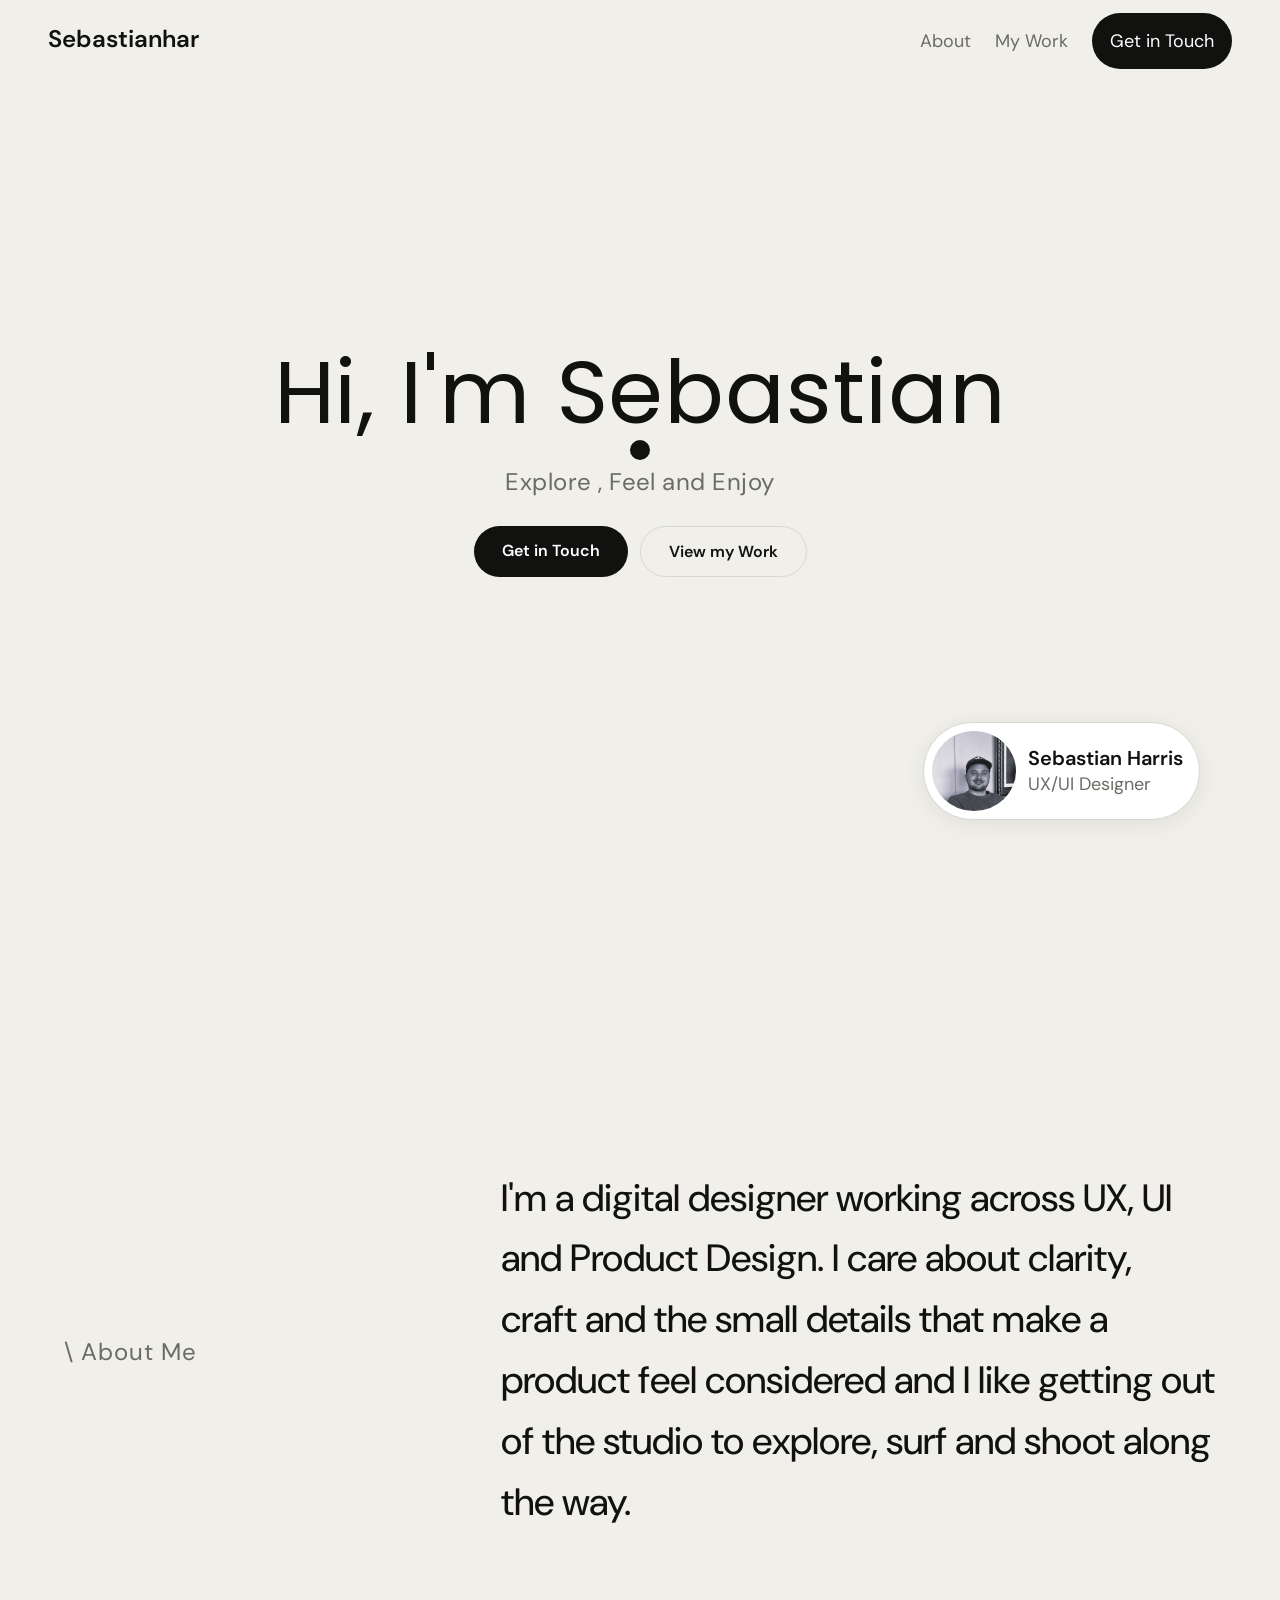
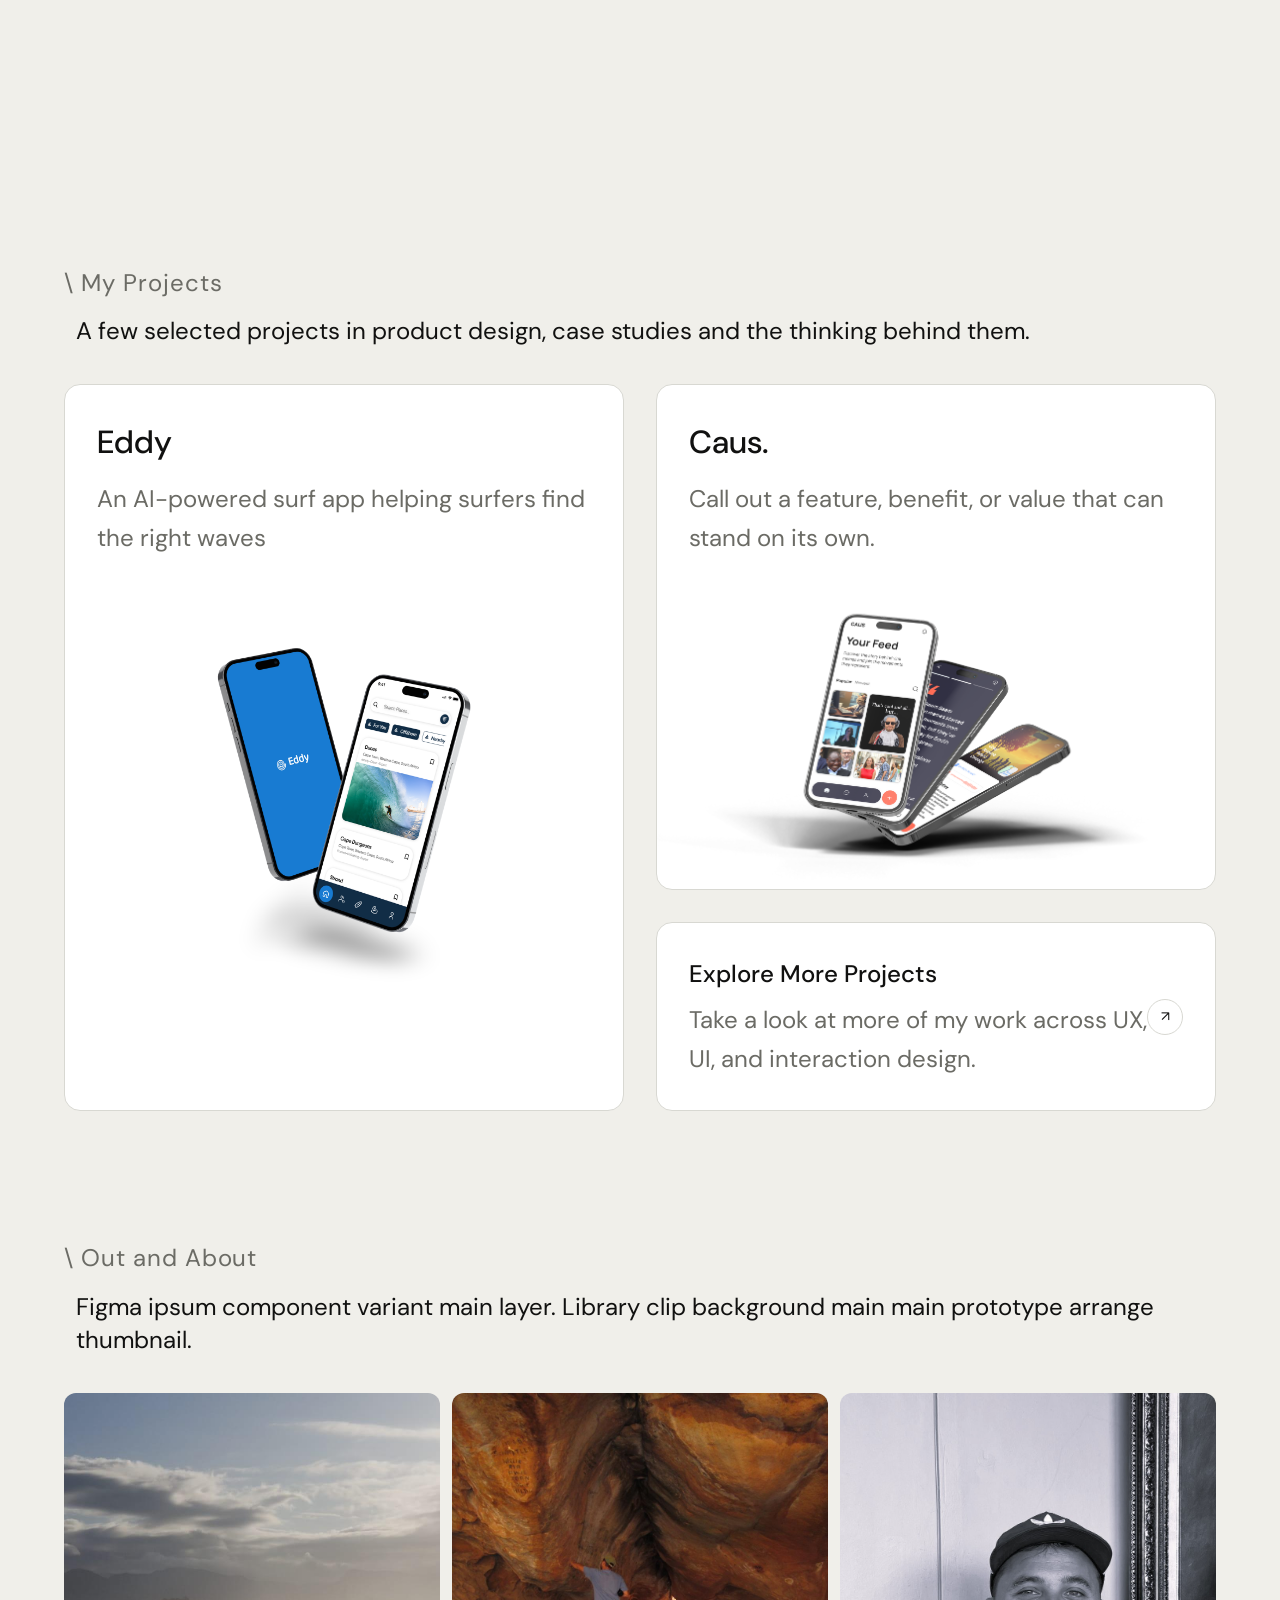
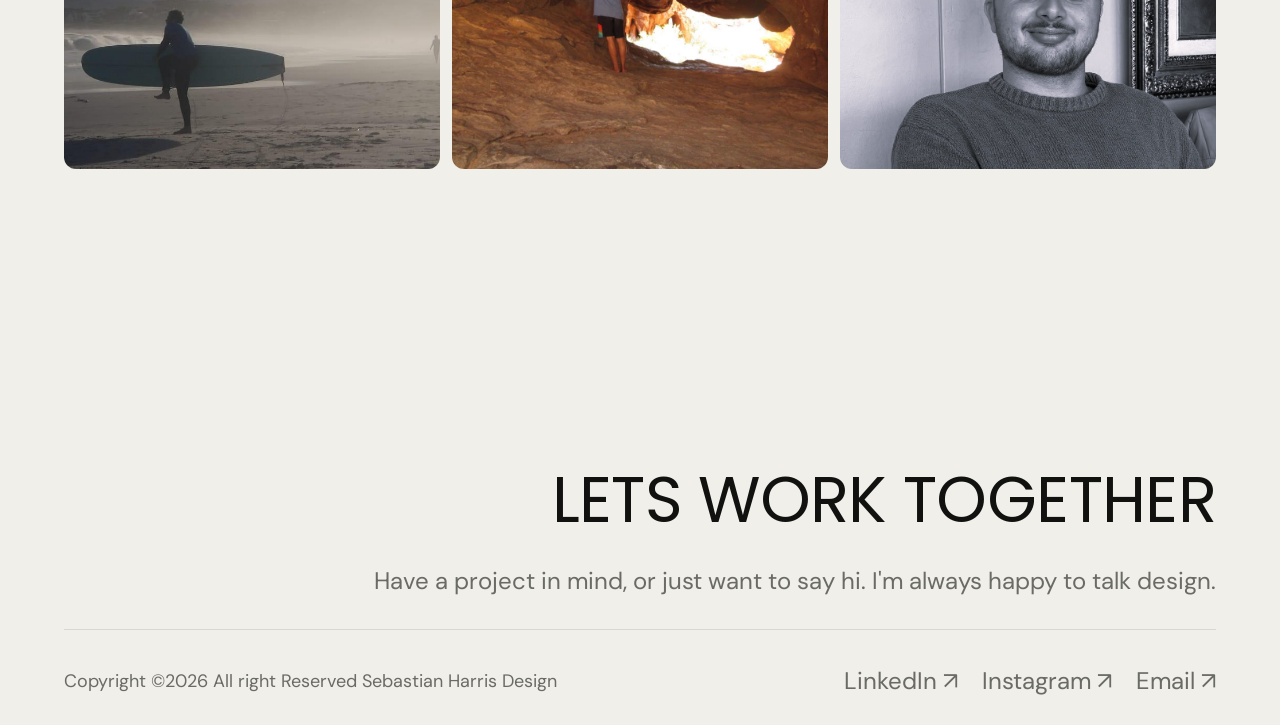
==== index.html @ 30c023b6 "Implement mobile navigation toggle and enhance styles for better responsiveness" ====
<!DOCTYPE html>
<html lang="en">
<head>
    <meta charset="UTF-8">
    <meta name="viewport" content="width=device-width, initial-scale=1.0">
    <title>Sebastian Harris Design</title>
    <meta name="description" content="Sebastian Harris is a digital designer working across UX, UI and brand. He cares about clarity, craft and the small details that make a product feel considered.">
    <meta property="og:title" content="Sebastian Harris Design">
    
    <link rel="stylesheet" href="css/style.css">
    <link rel="icon" type="image/x-icon" href="/assets/favicon/favicon.png">

</head>
<body>

<!-- Navigation-->
<nav>
    <a href="#" class="logo">Sebastianhar</a>
    <button class="nav-toggle" type="button" aria-expanded="false" aria-controls="nav-links" aria-label="Open menu">
        <span class="nav-toggle-bar"></span>
        <span class="nav-toggle-bar"></span>
    </button>
    <ul class="nav-links" id="nav-links">
        <li><a href="#about">About</a></li>
        <li><a href="/projects/showcase.html">My Work</a></li>
        <li><a href="#contact" class="btn-nav">Get in Touch</a></li>
    </ul>
</nav>
<main>
<!-- Hero Section-->
<section class="hero" id="hero">

<h1>Hi, I'm Sebastian</h1>
<p class="hero-tagline"> Explore , Feel and Enjoy</p>

<div class="hero-buttons">
    <a href="#contact" class="btn-primary">Get in Touch</a>
    <a href="#mywork" class="btn-outline">View my Work</a>
</div>

<!--My card Floating bottom right-->
<div class="hero-card">
    <img src="/assets/images/PhotoOfMe.jpg" alt="Profile" class="hero-card-avatar">
    <div class="hero-card-text">
        <span class="hero-card-name">Sebastian Harris</span>
        <span class="hero-card-role">UX/UI Designer</span>
    </div>
</div>
</section>

<!--About Section-->
<section class="about" id="about">

<div class="about-left">
        <p class="section-label">About Me</p>
</div>
    <div class="about-right">
        <p class="about-body">
        I'm a digital designer working across UX, UI and Product Design.
        I care about clarity, craft and the small details that make a product
        feel considered and I like getting out of the studio to explore,
        surf and shoot along the way.
                </p>
        </div>
    </section>

<!--MyProjects Section-->
<section class="mywork" id="mywork">
    <p class="section-label">My Projects</p>
    <p class="project-tagline">A few selected projects in product design, case studies and the thinking behind them.</p>
        <div class="project-grid">

<!-- LEFT — Big Clickable Card -->
    <a href="/projects/projects_school/eddy/index.html" class="project-card-large" data-cursor-label="Eddy Project">
        <div class="project-card-body">
            <h3 class="project-title">Eddy</h3>
            <p class="project-description">An AI-powered surf app helping surfers find the right waves</p>
        </div>
            <img src="projects/projects_school/eddy/images/Eddy two phones.png" alt="Eddy Project" class="project-img">
        </a>
    <div class="project-grid-right">
<!-- Right Top — Clickable Card -->
    <a href="/projects/projects_school/caus/index.html" class="project-card-small" data-cursor-label="Caus Project">
        <div class="project-card-body">
            <h3 class="project-title">Caus.</h3>
            <p class="project-description">Call out a feature, benefit, or value that can stand on its own.</p>
        </div>
        <img src="projects/projects_school/caus/images/phone_screen_mockup.png" alt="Caus Project" class="project-img">
    </a>

<!-- Right Bottom — See More Card -->
    <a href="/projects/showcase.html" class="project-card-seemore" data-cursor-label="See more">
        <div class="seemore-text">
            <p class="seemore-title">Explore More Projects</p>
            <p class="seemore-desc">Take a look at more of my work across UX, UI, and interaction design.</p>
        </div>
                <span class="seemore-btn">↗</span>
            </a>
        </div><!-- end project-grid-right -->
    </div><!-- end project-grid -->
</section>

<!--Hobbies Section-->
<section class ="hobbies-section" id="hobbies">
<p class="section-label">Out and About</p>
    <p class="project-tagline">Figma ipsum component variant main layer. Library clip
    background main main prototype arrange thumbnail.
    </p>
<!-- Photo Grid -->
    <div class="hobbies-grid">

        <div class="hobbies-items">
        <img src="/assets/images/longboarding.jpeg" alt="Photo 1" data-cursor-label="Love to longboarding">
    </div>

    <div class="hobbies-items">
            <img src="/assets/images/CaveExploring.jpeg" alt="Photo 2" data-cursor-label="Cave exploring">
        </div>

    <div class="hobbies-items">
            <img src="/assets/images/PhotoOfMe.jpg" alt="Photo 3" data-cursor-label="Photo of me">
        </div>
    </div>
</section>
</main>
<!--Footer Section-->
<footer>
<div class="footer-top" id = "contact">
    <h2 class="footer-heading">LETS WORK TOGETHER</h2>
    <p class="footer-body">Have a project in mind, or just want to say hi. I'm always happy to talk design.</p>
</div>

<div class="footer-bottom">
    <p class="footer-copy">Copyright ©2026 All right Reserved Sebastian Harris Design</p>
        <ul class="footer-links">
            <li><a href="https://www.linkedin.com/in/sebastian-harris-9599502b4/" target="_blank" rel="noopener noreferrer">LinkedIn ↗</a></li>
            <li><a href="#" target="_blank" rel="noopener noreferrer">Instagram ↗</a></li>
            <li><a href="mailto:sebastianhar85@gmail.com">Email ↗</a></li>
        </ul>
        </div>
    </footer>

    <script src="/components/nav.js" defer></script>
    <script src="/components/scripts/cursor-trail.js">defer</script>
</body>
</html>
---- css/style.css ----
@import url('https://fonts.googleapis.com/css2?family=Instrument+Serif:ital@0;1&family=DM+Sans:wght@300;400;500&family=Poppins:wght@300;400;500;600&display=swap');

/*Removes default Browser spacing */
*, *::before, *::after {
box-sizing: border-box;
margin: 0;
padding: 0;
}

/*  DESIGN TOKENS
    Every colour, radius, shadow, motion, spacing
    step, and font size used across the site lives
    here. Reference var(--token).*/
:root {
/* Colours */
    --bg:       #f0efea;
    --bg-nav:   rgba(240 ,239, 234, 0.85); /* --bg at the nav's blur opacity */
    --bg-hover: #e5e4df;                   /* --bg at the nav's hover opacity */
    --white:    #ffffff;
    --black:    #111110;
    --gray:     #6b6b65;
    --border:   #d8d8d2;
    --blue:     #4BA4F2;
    --green:    #70D263;

/* Type families */
    --font-body:    'DM Sans', sans-serif;
    --font-heading: 'Instrument Serif', Georgia, serif;
    --font-poppins: 'Poppins', sans-serif;

/* Type scale*/
    --fs-display-xl: clamp(48px, 8vw, 88px); /* hero h1 */
    --fs-display-l:  clamp(48px, 8vw, 80px); /* project name */
    --fs-display-m:  clamp(32px, 5vw, 64px); /* footer heading */
    --fs-heading:    24px;                   /* card titles, content headings */
    --fs-body-lg:    18px;                   /* standard paragraph copy */
    --fs-body:       16px;                   /* buttons, nav links */
    --fs-caption:    14px;                   /* section labels, meta, footer copy */

/* line Height */
    --lh-tight: 1.05; /* big display headings */
    --lh-heading: 1.4; /* card titles, content headings */
    --lh-body:  1.6;  /* paragraph copy */

/* spacing scale */
    --space-8:  8px;
    --space-12: 12px;
    --space-16: 16px;
    --space-24: 24px;
    --space-32: 32px;
    --space-48: 48px;
    --space-64: 64px;
    --space-80: 80px;

/* Radius scale */
    --r-pill:    100px; /* buttons, nav pill, floating hero card, tags */
    --r-card:    16px;  /* cards, hero images */
    --r-tile:    12px;  /* photo tiles, placeholder blocks */
    --r-tile-lg: 20px;  /* larger stat cards */
    --r-round:   50%;   /* avatars, circular icon buttons */

/* Elevation */
    --shadow-rest: 0 4px 24px rgba(0, 0, 0, 0.07);
    --shadow-lift: 0 16px 48px rgba(0, 0, 0, 0.1);

/* Motion */
    --t-color: 0.2s;
    --t-lift:  0.3s ease;
    --t-zoom:  0.4s ease;
}

html {
    scroll-behavior: smooth;
}
/* body */
body{
    font-family: var(--font-body);
    background-color: var(--bg);
    color: var(--black);
    font-size: 24px;
    line-height: var(--lh-body); 
    cursor:none;
}
/* Custom Cursor */
.cursor-dot{
    position: fixed;
    top: 0;
    left: 0;
    border-radius: 50%;
    background: var(--black);
    pointer-events: none;
    transform: translate(-50%, -50%);
    will-change: transform;
}

#cursor-trail-canvas {
    position: fixed;
    top: 0;
    left: 0;
    width: 100vw;
    height: 100vh;
    pointer-events: none;
    z-index: 997;
}
.cursor-dot {
    width: 20px;
    height: 20px;
    z-index: 999;
    display: flex;
    align-items: center;
    justify-content: center;
    transition: width 0.3s cubic-bezier(.16,1,.3,1),
                height 0.3s cubic-bezier(.16,1,.3,1),
                border-radius 0.3s ease,
                background-color 0.3s ease;
}
.cursor-dot span {
    opacity: 0;
    color: #fff;
    font-size: 18px;
    font-weight: 500;
    white-space: nowrap;
    transition: opacity 0.2s ease 0.05s;
}
.cursor-dot.is-hovering span {
    opacity: 1;
}
/* Navigation */
nav{
    position: fixed;
    top: 0;
    left: 0;
    right: 0;
    z-index: 100;
    display: flex;
    align-items: center;
    justify-content: space-between;
    padding: 20px 48px;
    background-color: var(--bg-nav);
    backdrop-filter: blur(12px);
}
/* Navigation Styling  */
.logo{
    font-size: 24px;
    font-weight: 600;
    color: var(--black);
    text-decoration: none;
}
.nav-links{
    list-style: none;
    display: flex;
    align-items: center;
    gap: var(--space-24);
}
.nav-links a {
    font-size: var(--fs-body-lg);
    color: var(--gray);
    text-decoration: none;
    transition: color 0.2s;
}
.nav-links a:hover {
    color: var(--black);
}
.btn-nav{
    background: var(--black);
    color: var(--white) !important;
    padding: 16px 18px;
    border-radius: var(--r-pill);
    font-size: var(--fs-body);
    transition: opacity var(--t-color);
}
.btn-nav:hover{
    opacity: 0.75;
}
/* Mobile menu toggle — hidden until the mobile breakpoint */
.nav-toggle {
    display: none;
}

/* Hero Section Styling */
.hero {
    min-height: 100vh;
    display: flex;
    flex-direction: column;
    align-items: center;
    justify-content: center;
    text-align: center;
    padding: var(--space-64);
    position: relative;
}
/* Main Heading */
.hero h1{
    font-family: var(--font-poppins);
    font-size: var(--fs-display-xl);
    font-weight: 400;
    line-height: var(--lh-tight);
    letter-spacing: 0.01em;
    margin: var(--space-24);
}
.hero-tagline{
    font-size: 24px;
    color: var(--gray);
    letter-spacing: 0.02em;
    margin-bottom: var(--space-24);
}
.hero-buttons{
    display:flex;
    gap: var(--space-12);
}

/* Button Styling */
.btn-primary{
    background-color: var(--black);
    color: var(--white);
    padding: 12px 28px;
    border-radius: var(--r-pill);

    font-size: var(--fs-body);
    font-weight: 600;
    text-decoration: none;
    transition: opacity var(--t-color);
}
.btn-primary:hover{
    opacity: 0.75;
}
.btn-outline{
    background-color: transparent;
    color: var(--black);
    padding: 12px 28px;
    border-radius: var(--r-pill);
    border: 1px solid var(--border);
    font-size: var(--fs-body);
    font-weight: 600;
    text-decoration: none;
    transition: opacity var(--t-color);
}
.btn-outline.btn--centre{
    display: block;
    width: fit-content;
    margin: 24px auto 0;
    
}
.btn-outline:hover {
    background-color: #e5e4df;
}
/* Tags Styling */
.tag {
    display: inline-block;
    background: var(--gray);
    color: var(--white);
    padding: 8px 12px;
    border-radius: 12px;
    font-size: var(--fs-heading);
}

/* Hero Card Styling */
.hero-card {
    position: absolute;
    right: var(--space-80);
    bottom: var(--space-80);
    display: flex;
    align-items: center;
    gap : var(--space-12);
    background : var(--white);
    border :1px solid var(--border);
    border-radius: var(--r-pill);
    padding: var(--space-8) var(--space-16) var(--space-8) var(--space-8);
    box-shadow: 0 4px 24px rgba(0, 0, 0, 0.07);
    z-index: 3;
}
.hero-card-avatar{
    height: var(--space-80);
    border-radius:50%;
    object-fit: cover;
    flex-shrink: 0;
}
.hero-card-text{
    display: flex;
    flex-direction: column;
    text-align: left;
    line-height: var(--lh-heading);
}
.hero-card-name{
    font-size: 20px;
    font-weight: 600;
    color: var(--black);
}
.hero-card-role{
    font-size: 18px;
    color: var(--gray);
}

/* About Section */
.about {
    display: grid;
    grid-template-columns: 1fr 2fr;
    gap: var(--space-80);
    padding: var(--space-64);
    align-items: center;
    max-width: 1440px;
    min-height: 100vh;
    margin:0 auto;
}
.about-left {
    padding-top: 4px;
}
.about-body {
    color: var(--black);
    line-height: var(--lh-body);
    font-weight: 450;
    font-size: 38px;
}

/* Project Section */
.mywork {
    padding: var(--space-64);
    max-width: 1440px;
    margin: 0 auto;
    scroll-margin-top: 2rem;
}
.section-label{
    color: var(--gray);
    letter-spacing: 0.04em;
}
/* Adds the \ before the text */
.section-label::before {
    content: '\\ ';
}
.project-tagline {
    color: var(--black);
    margin: 12px;
    margin-bottom: 36px;
    line-height: var(--lh-heading);
}
/* Left + Right two column layout */
.project-grid {
    display: grid;
    grid-template-columns: 1fr 1fr;
    gap: 32px;
}
/* Right column stacks two cards vertically */
.project-grid-right {
    display: flex;
    flex-direction: column;
    gap: 32px;
}

/* SHARED CARD STYLES */
.project-card-large,.project-card-small,.project-card-seemore {
    display: block;           /* makes <a> tag behave like a div */
    text-decoration: none;    
    color: var(--black);      
    background: var(--white);
    border: 1px solid var(--border);
    border-radius: 16px;
    overflow: hidden;
    transition: transform 0.3s ease, box-shadow 0.3s ease;
    cursor: none;
}

/* Hover lift — applies to all three cards */
.project-card-large:hover,.project-card-small:hover,.project-card-seemore:hover {
    transform: translateY(-4px);
    box-shadow: 0 16px 48px rgba(0, 0, 0, 0.1);
}

.project-card-body {
    padding:32px;
}

.project-title {
    font-size: 32px;
    font-weight: 500;
    margin-bottom: 12px;
}

.project-description {
    font-size: 24px;
    color: var(--gray);
    line-height: var(--lh-body);
}

/* Big left card image — taller */
.project-card-large .project-img {
    width: 100%;
    height: auto;
    object-fit: cover;
    display: block;
}

/* Small right card image — shorter */
.project-card-small .project-img {
    width: 100%;
    height: 300px;
    object-fit: cover;
    display: block;
}

/* See More Card */
.project-card-seemore {
    display: flex;
    align-items: center;
    justify-content: space-between;
    padding: 32px;
    overflow: visible; /* overrides the shared overflow: hidden */
}

.seemore-title {
    font-size: 24px;
    font-weight: 500;
    color: var(--black);
    margin-bottom: 8px;
}

.seemore-desc {
    font-size: 24px;
    color: var(--gray);
    line-height: var(--lh-body);
}

.seemore-btn {
    display: flex;
    align-items: center;
    justify-content: center;
    width: 36px;
    height: 36px;
    border: 1px solid var(--border);
    border-radius: 50%;
    color: var(--black);
    font-size: 14px;
    flex-shrink: 0;
    transition: var(--t-color);
}

.project-card-seemore:hover .seemore-btn {
    background: var(--black);
    color: var(--white);
}

/* hobbies section*/
.hobbies-section {
    min-height: 90vh;
    padding: 64px;
    max-width: 1440px;
    margin: 0 auto;
}

.hobbies-grid {
    display: grid;
    grid-template-columns: repeat(3,1fr);
    gap: 12px;
}

.hobbies-items{
    border-radius: 12px;
    overflow: hidden;
    aspect-ratio: 1/1;
}

.hobbies-items img {
    width: 100%;
    height: 100%;
    object-fit: cover;
    display: block;
    transition: transform 0.4s ease;
}
.hobbies-items:hover img {
    transform: scale(1.04);
}

/*footer*/
footer {
    display: flex;
    flex-direction: column; /* stacks top and bottom vertically */
    padding: 64px 64px 24px; 
    gap: 32px;
}

.footer-top{
    text-align: right;
}

.footer-heading{
    font-family: var(--font-poppins);
    font-size:clamp(32px, 5vw, 64px);
    font-weight: 400;
    letter-spacing: -0.01em;
    margin-bottom: 12px;
}

.footer-body{
    font-size: clamp(16px, 2vw, 24px);
    color: var(--gray);
    line-height: var(--lh-heading);
    margin: 0 auto;
}

.footer-bottom {
    display: flex;
    align-items: center;
    justify-content: space-between;
    border-top: 1px solid var(--border);
    padding-top: 32px;
}

.footer-copy {
    font-size: clamp(12px, 2vw, 18px);
    color: var(--gray);
}

.footer-links {
    list-style: none;
    display: flex;
    gap: 24px;
}

.footer-links a {
    font-size: clamp(12px, 2vw, 24px);
    color: var(--gray);
    text-decoration: none;
    transition: color var(--t-color);
}

.footer-links a:hover {
    color: var(--black);
}


/* ==========================================================
   RESPONSIVE — HOME PAGE (index.html) + shared footer
   Desktop  : base styles above (1025px and up)
   Tablet   : 768px – 1024px
   Mobile   : 767px and below
   Nav is intentionally left untouched for now.
   ========================================================== */

/* ---------- TABLET (≤1024px) ---------- */
@media (max-width: 1024px) {
    /* Nav */
    nav {
        padding: var(--space-16) var(--space-32);
    }

    body {
        font-size: 20px;
    }

    /* Hero */
    .hero {
        padding: var(--space-48);
    }
    .hero-tagline {
        font-size: 20px;
    }
    .hero-card {
        right: var(--space-48);
        bottom: var(--space-48);
    }
    .hero-card-avatar {
        height: var(--space-64);
    }
    .hero-card-name {
        font-size: 18px;
    }
    .hero-card-role {
        font-size: var(--fs-body);
    }

    /* About */
    .about {
        grid-template-columns: 1fr;
        gap: var(--space-24);
        padding: var(--space-80) var(--space-48);
        min-height: auto;
    }
    .about-body {
        font-size: 30px;
    }

    /* Projects */
    .mywork {
        padding: var(--space-48);
    }
    .project-tagline {
        margin: var(--space-12) 0 var(--space-32);
    }
    .project-grid,
    .project-grid-right {
        gap: var(--space-24);
    }
    .project-card-body,
    .project-card-seemore {
        padding: var(--space-24);
    }
    .project-title {
        font-size: 28px;
    }
    .project-description,
    .seemore-title,
    .seemore-desc {
        font-size: 18px;
    }
    .project-card-small .project-img {
        height: 220px;
    }

    /* Hobbies */
    .hobbies-section {
        min-height: auto;
        padding: var(--space-48);
    }

    /* Footer (shared) */
    footer {
        padding: var(--space-48) var(--space-48) var(--space-24);
    }
}

/* ---------- MOBILE (≤767px) ---------- */
@media (max-width: 767px) {
    /* Nav — hamburger + dropdown panel */
    nav {
        padding: var(--space-12) var(--space-24);
    }
    .logo {
        font-size: 20px;
    }
    .nav-toggle {
        display: flex;
        flex-direction: column;
        justify-content: center;
        align-items: center;
        gap: 6px;
        width: 44px;           /* minimum touch target */
        height: 44px;
        background: none;
        border: 0;
        border-radius: var(--r-round);
        cursor: pointer;
    }
    .nav-toggle-bar {
        display: block;
        width: 22px;
        height: 2px;
        background: var(--black);
        border-radius: 2px;
        transition: transform var(--t-lift);
    }
    nav.is-open .nav-toggle-bar:first-child {
        transform: translateY(4px) rotate(45deg);
    }
    nav.is-open .nav-toggle-bar:last-child {
        transform: translateY(-4px) rotate(-45deg);
    }
    .nav-links {
        position: absolute;
        top: 100%;
        left: 0;
        right: 0;
        flex-direction: column;
        align-items: stretch;
        gap: 0;
        padding: var(--space-8) var(--space-24) var(--space-24);
        background: var(--bg);
        border-bottom: 1px solid var(--border);
        box-shadow: var(--shadow-rest);
        /* hidden state — visibility also removes links from tab order */
        visibility: hidden;
        opacity: 0;
        transform: translateY(-8px);
        transition: opacity var(--t-color), transform var(--t-color), visibility 0s linear var(--t-color);
    }
    nav.is-open .nav-links {
        visibility: visible;
        opacity: 1;
        transform: none;
        transition: opacity var(--t-color), transform var(--t-color);
    }
    .nav-links a {
        display: block;
        padding: var(--space-12) 0;
        font-size: var(--fs-heading);
        color: var(--black);
    }
    .nav-links li:last-child {
        margin-top: var(--space-16);
    }
    .nav-links .btn-nav {
        text-align: center;
        padding: var(--space-16);
        font-size: var(--fs-body-lg);
    }

    body {
        font-size: 18px;
    }

    /* Hero — card drops into the flow under the buttons */
    .hero {
        min-height: 100svh;
        padding: var(--space-80) var(--space-24) var(--space-48);
    }
    .hero h1 {
        font-size: var(--fs-display-m);
        margin: 0 0 var(--space-16);
    }
    .hero-tagline {
        font-size: var(--fs-body-lg);
    }
    .hero-buttons {
        flex-wrap: wrap;
        justify-content: center;
    }
    .hero-card {
        position: static;
        margin-top: var(--space-48);
    }
    .hero-card-avatar {
        height: var(--space-48);
    }

    /* About */
    .about {
        padding: var(--space-64) var(--space-24);
        gap: var(--space-16);
    }
    .about-body {
        font-size: 24px;
    }

    /* Projects — single column */
    .mywork {
        padding: var(--space-48) var(--space-24);
    }
    .project-grid {
        grid-template-columns: 1fr;
    }
    .project-title {
        font-size: var(--fs-heading);
        margin-bottom: var(--space-8);
    }
    .project-description,
    .seemore-desc {
        font-size: var(--fs-body);
    }
    .seemore-title {
        font-size: var(--fs-body-lg);
    }
    .project-card-small .project-img {
        height: auto;
    }
    .project-card-seemore {
        gap: var(--space-16);
    }

    /* Hobbies — first photo full width, other two side by side */
    .hobbies-section {
        padding: var(--space-48) var(--space-24);
    }
    .hobbies-grid {
        grid-template-columns: repeat(2, 1fr);
        gap: var(--space-8);
    }
    .hobbies-items:first-child {
        grid-column: 1 / -1;
        aspect-ratio: 4 / 3;
    }

    /* Footer (shared) — stack everything */
    footer {
        padding: var(--space-48) var(--space-24) var(--space-24);
        gap: var(--space-24);
    }
    .footer-top {
        text-align: left;
    }
    .footer-bottom {
        flex-direction: column-reverse;
        align-items: flex-start;
        gap: var(--space-16);
        padding-top: var(--space-24);
    }
    .footer-links {
        flex-wrap: wrap;
        gap: var(--space-16);
    }
    .footer-links a {
        font-size: var(--fs-body);
    }
    .footer-copy {
        font-size: var(--fs-caption);
    }
}

/* ---------- SMALL PHONES (≤380px) ---------- */
@media (max-width: 380px) {
    .hero h1 {
        font-size: 36px;
    }
    .hero-tagline {
        font-size: var(--fs-body);
    }
    .btn-primary,
    .btn-outline {
        padding: 12px 20px;
    }
    .about-body {
        font-size: 20px;
    }
    .project-card-body,
    .project-card-seemore {
        padding: var(--space-16);
    }
}

/* Touch devices: no mouse, so bring the normal cursor back */
@media (hover: none) {
    body {
        cursor: auto;
    }
}

/* Respect reduced-motion settings for the menu animation */
@media (prefers-reduced-motion: reduce) {
    .nav-links,
    .nav-toggle-bar {
        transition: none !important;
    }
}
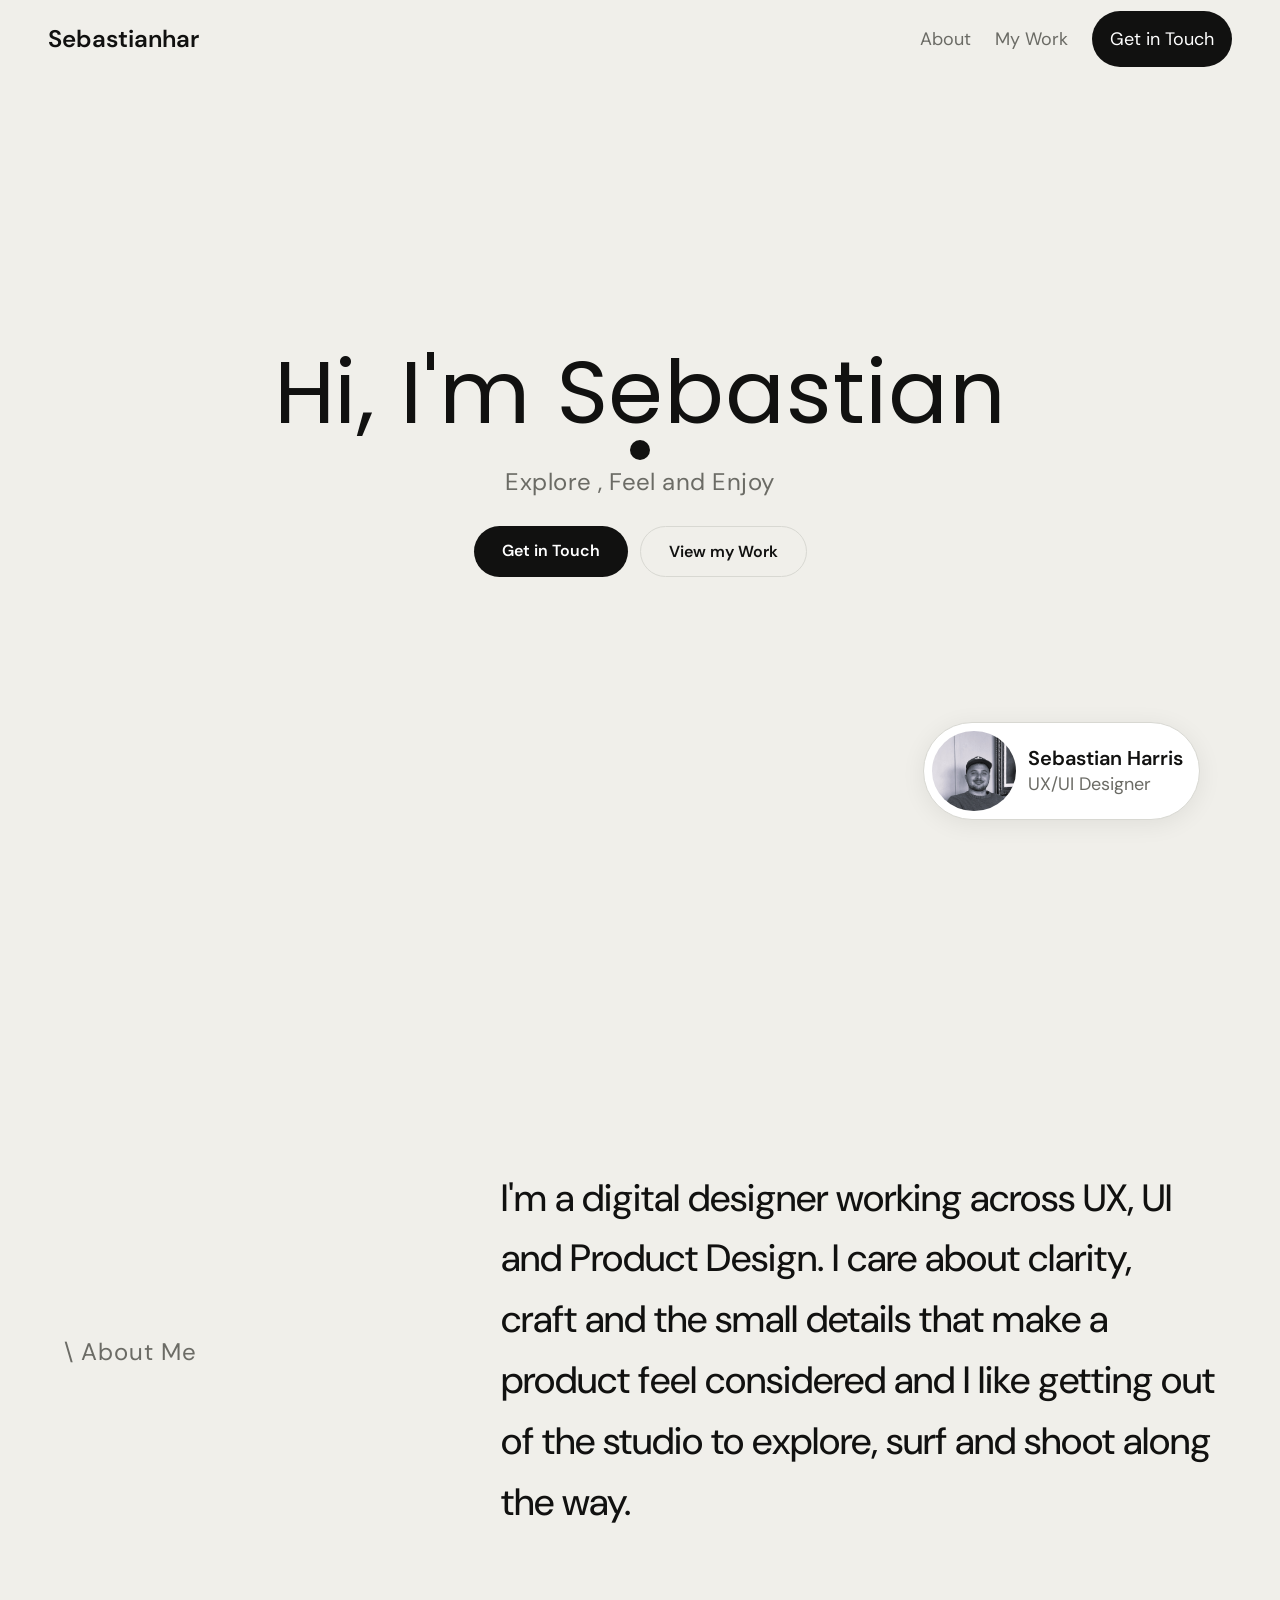
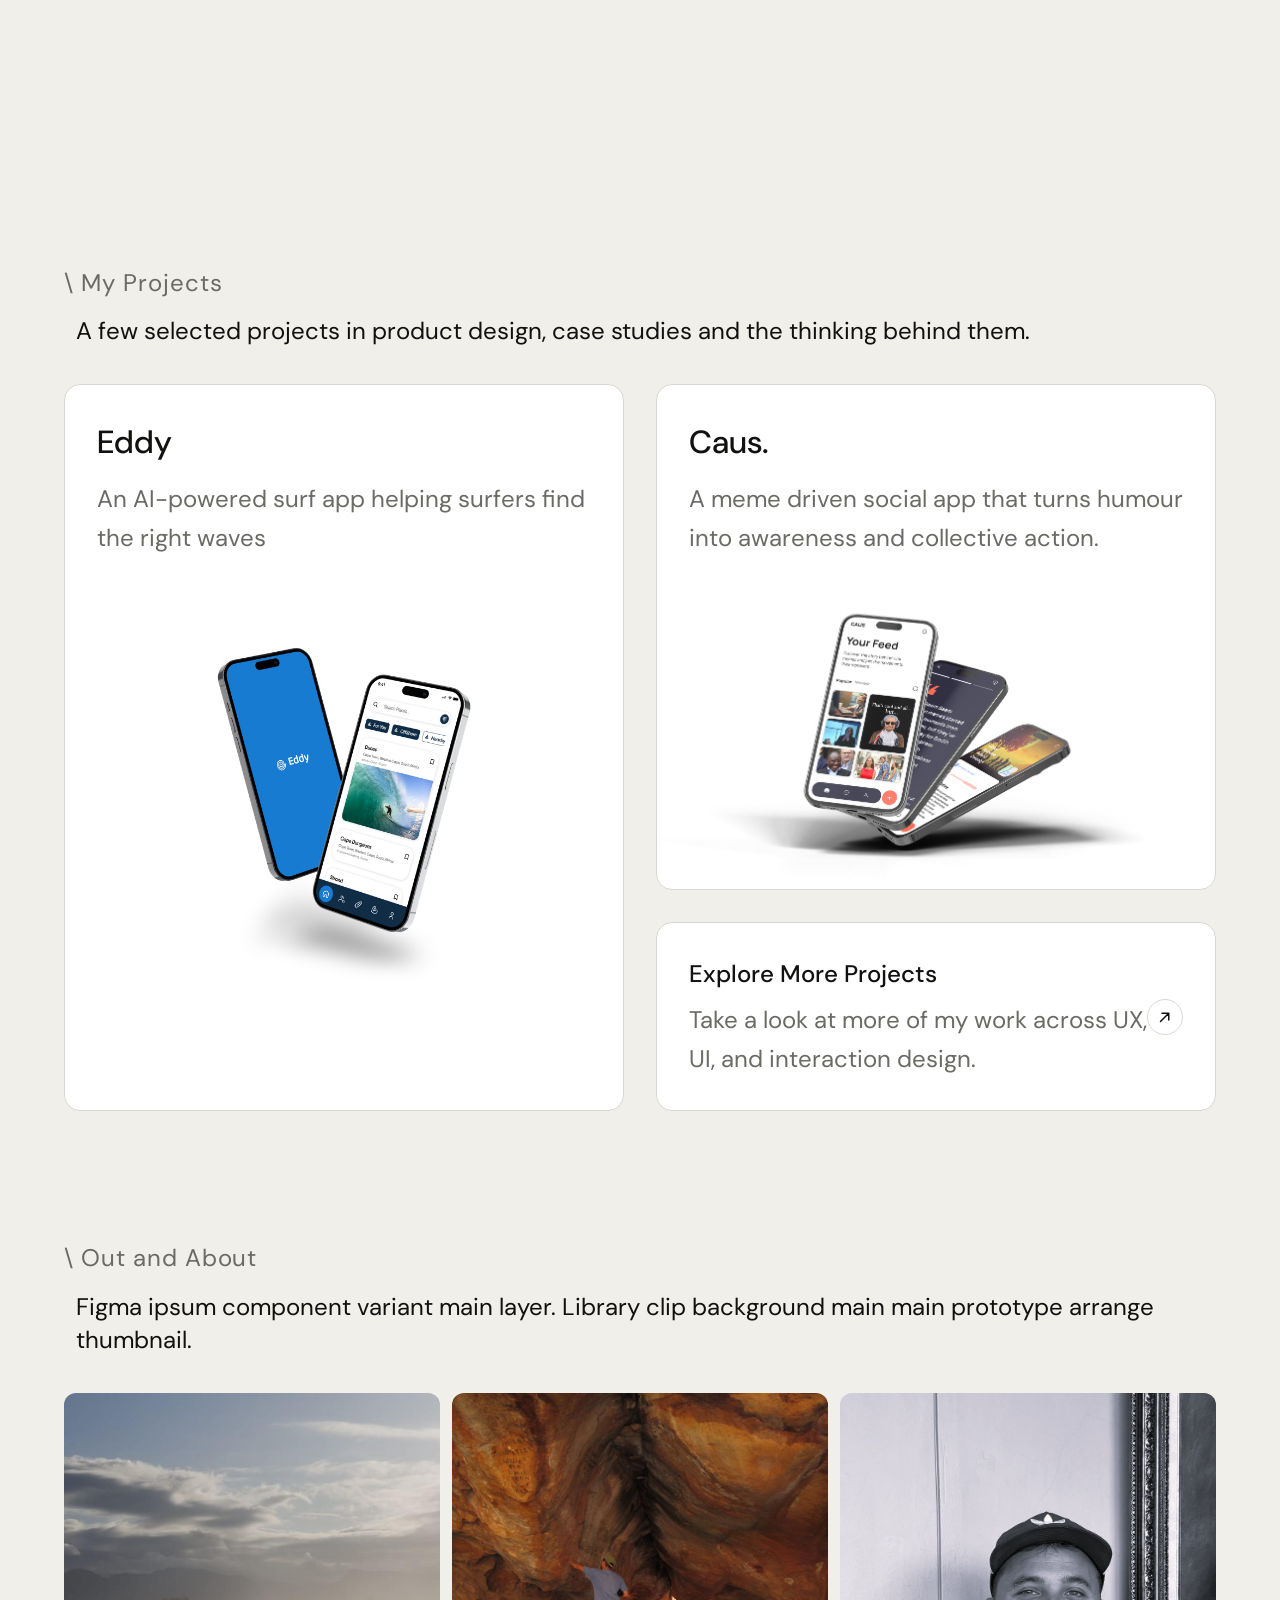
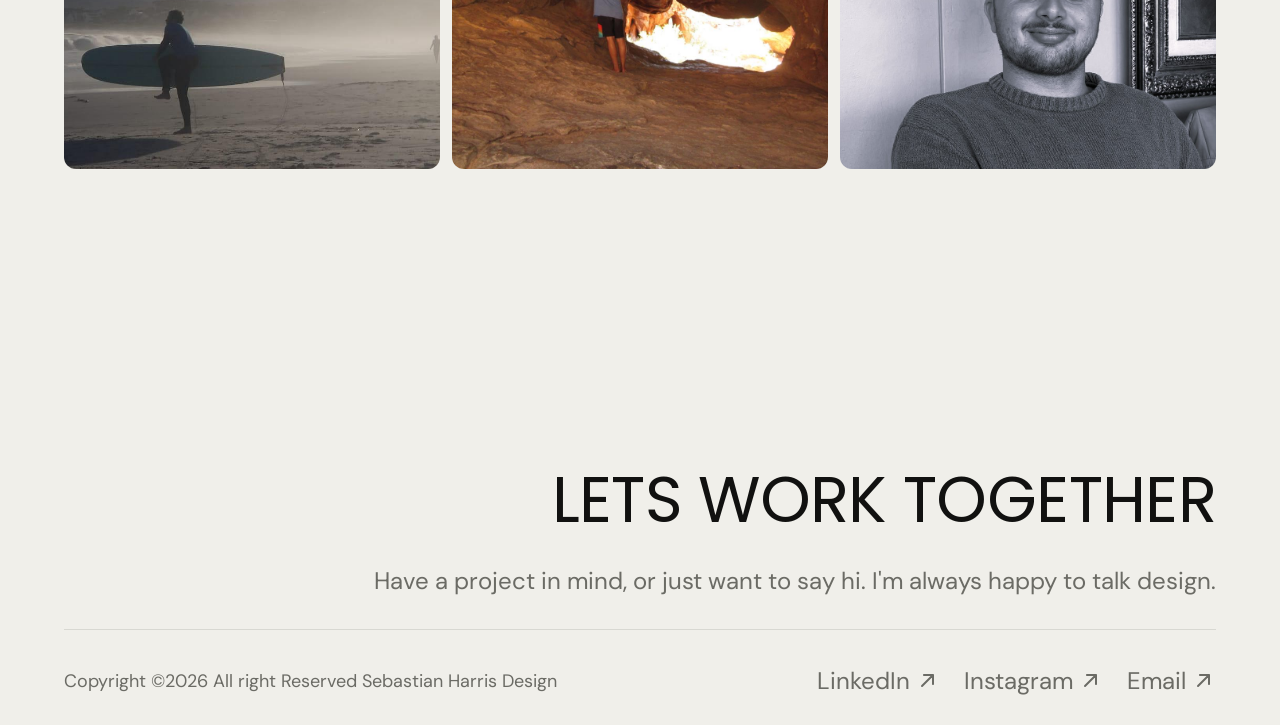
==== commit f4a2d093: "update the icons such as the arrows" ====
--- a/index.html
+++ b/index.html
@@ -1,7 +1,3 @@
-<!DOCTYPE html>
-<html lang="en">
-<head>
-    <meta charset="UTF-8">
     <meta name="viewport" content="width=device-width, initial-scale=1.0">
     <title>Sebastian Harris Design</title>
     <meta name="description" content="Sebastian Harris is a digital designer working across UX, UI and brand. He cares about clarity, craft and the small details that make a product feel considered.">
@@ -83,7 +79,7 @@
     <a href="/projects/projects_school/caus/index.html" class="project-card-small" data-cursor-label="Caus Project">
         <div class="project-card-body">
             <h3 class="project-title">Caus.</h3>
-            <p class="project-description">Call out a feature, benefit, or value that can stand on its own.</p>
+            <p class="project-description">A meme driven social app that turns humour into awareness and collective action.</p>
         </div>
         <img src="projects/projects_school/caus/images/phone_screen_mockup.png" alt="Caus Project" class="project-img">
     </a>
@@ -94,7 +90,7 @@
             <p class="seemore-title">Explore More Projects</p>
             <p class="seemore-desc">Take a look at more of my work across UX, UI, and interaction design.</p>
         </div>
-                <span class="seemore-btn">↗</span>
+                <span class="seemore-btn"><span class="icon-arrow" aria-hidden="true"></span></span>
             </a>
         </div><!-- end project-grid-right -->
     </div><!-- end project-grid -->
@@ -133,15 +129,15 @@
 <div class="footer-bottom">
     <p class="footer-copy">Copyright ©2026 All right Reserved Sebastian Harris Design</p>
         <ul class="footer-links">
-            <li><a href="https://www.linkedin.com/in/sebastian-harris-9599502b4/" target="_blank" rel="noopener noreferrer">LinkedIn ↗</a></li>
-            <li><a href="#" target="_blank" rel="noopener noreferrer">Instagram ↗</a></li>
-            <li><a href="mailto:sebastianhar85@gmail.com">Email ↗</a></li>
+            <li><a href="https://www.linkedin.com/in/sebastian-harris-9599502b4/" target="_blank" rel="noopener noreferrer">LinkedIn <span class="icon-arrow" aria-hidden="true"></span></a></li>
+            <li><a href="#" target="_blank" rel="noopener noreferrer">Instagram <span class="icon-arrow" aria-hidden="true"></span></a></li>
+            <li><a href="mailto:sebastianhar85@gmail.com">Email <span class="icon-arrow" aria-hidden="true"></span></a></li>
         </ul>
         </div>
     </footer>
 
     <script src="/components/nav.js" defer></script>
-    <script src="/components/scripts/cursor-trail.js">defer</script>
+    <script src="/components/scripts/cursor-trail.js" defer></script>
 </body>
 </html>
 
--- a/css/style.css
+++ b/css/style.css
@@ -357,11 +357,22 @@
     transition: transform 0.3s ease, box-shadow 0.3s ease;
     cursor: none;
 }
-
+/* Arrow icon — the SVG is used as a mask, so it takes the text colour
+   (currentColor). Change `color` on the parent and the arrow follows. */
+.icon-arrow {
+    display: inline-block;
+    width: 1em;
+    height: 1em;
+    flex-shrink: 0;
+    vertical-align: -0.125em;
+    background-color: currentColor;
+    -webkit-mask: url('/assets/icons/arrow-trans.svg') center / contain no-repeat;
+            mask: url('/assets/icons/arrow-trans.svg') center / contain no-repeat;
+}
 /* Hover lift — applies to all three cards */
 .project-card-large:hover,.project-card-small:hover,.project-card-seemore:hover {
     transform: translateY(-4px);
-    box-shadow: 0 16px 48px rgba(0, 0, 0, 0.1);
+    box-shadow: 0 8px 12px rgba(0, 0, 0, 0.1);
 }
 
 .project-card-body {
@@ -426,10 +437,11 @@
     height: 36px;
     border: 1px solid var(--border);
     border-radius: 50%;
-    color: var(--black);
-    font-size: 14px;
+    background: var(--white);
+    color: var(--black);
+    font-size: 18px;          /* sets the arrow size */
     flex-shrink: 0;
-    transition: var(--t-color);
+    transition: background var(--t-color), color var(--t-color);
 }
 
 .project-card-seemore:hover .seemore-btn {
@@ -658,6 +670,7 @@
         left: 0;
         right: 0;
         flex-direction: column;
+        text-align: center;
         align-items: stretch;
         gap: 0;
         padding: var(--space-8) var(--space-24) var(--space-24);
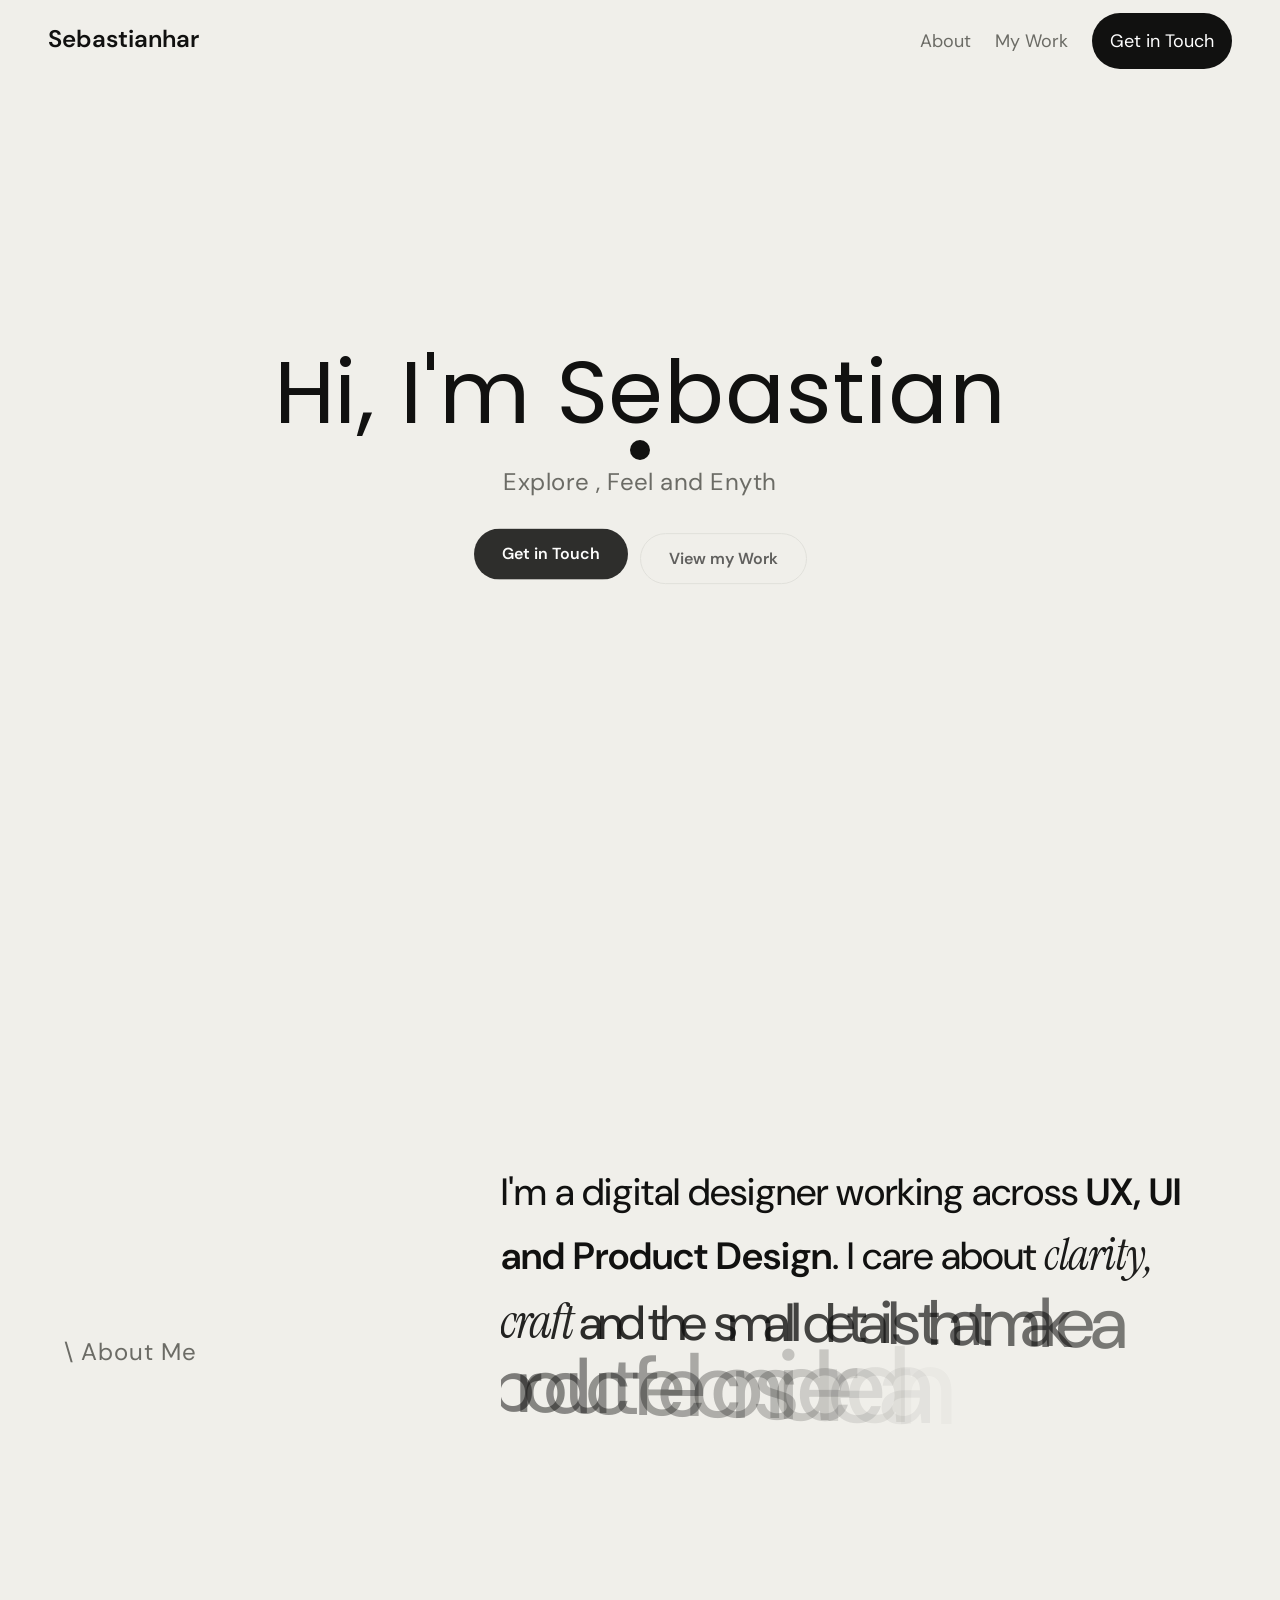
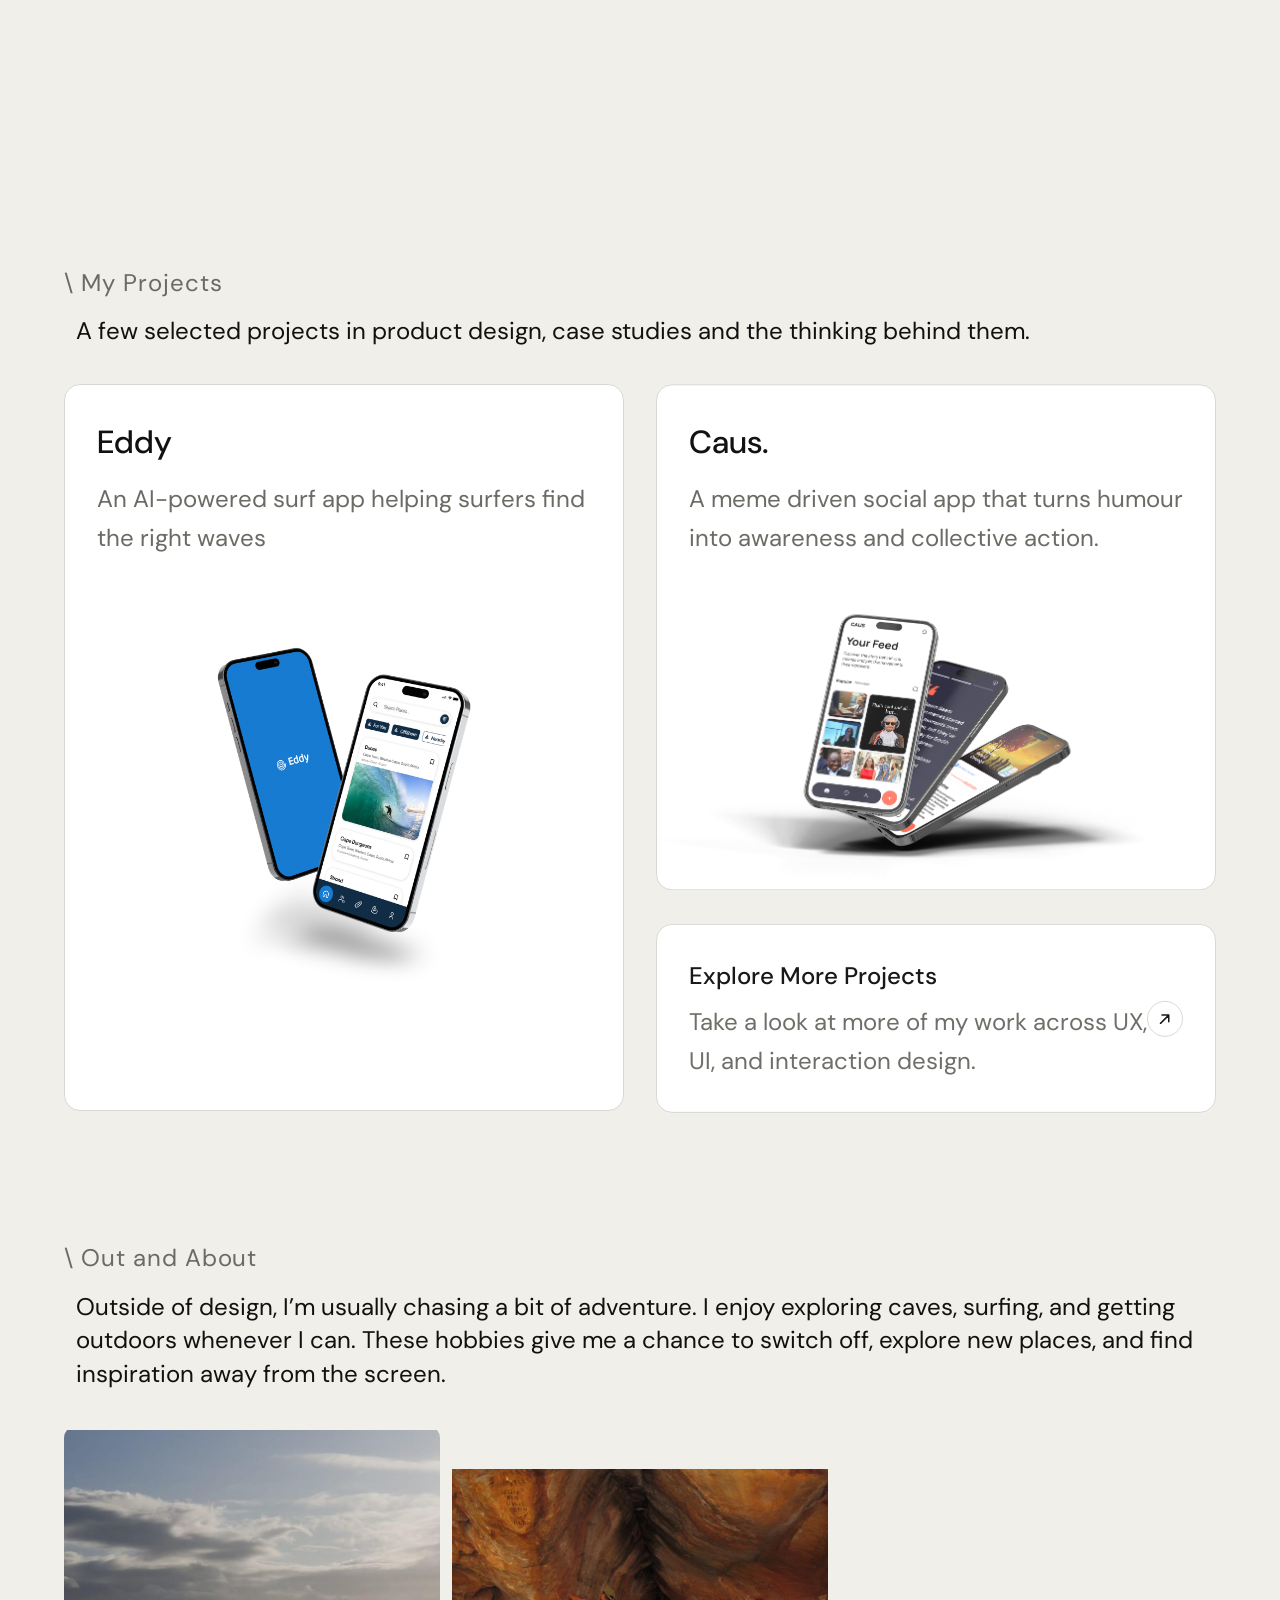
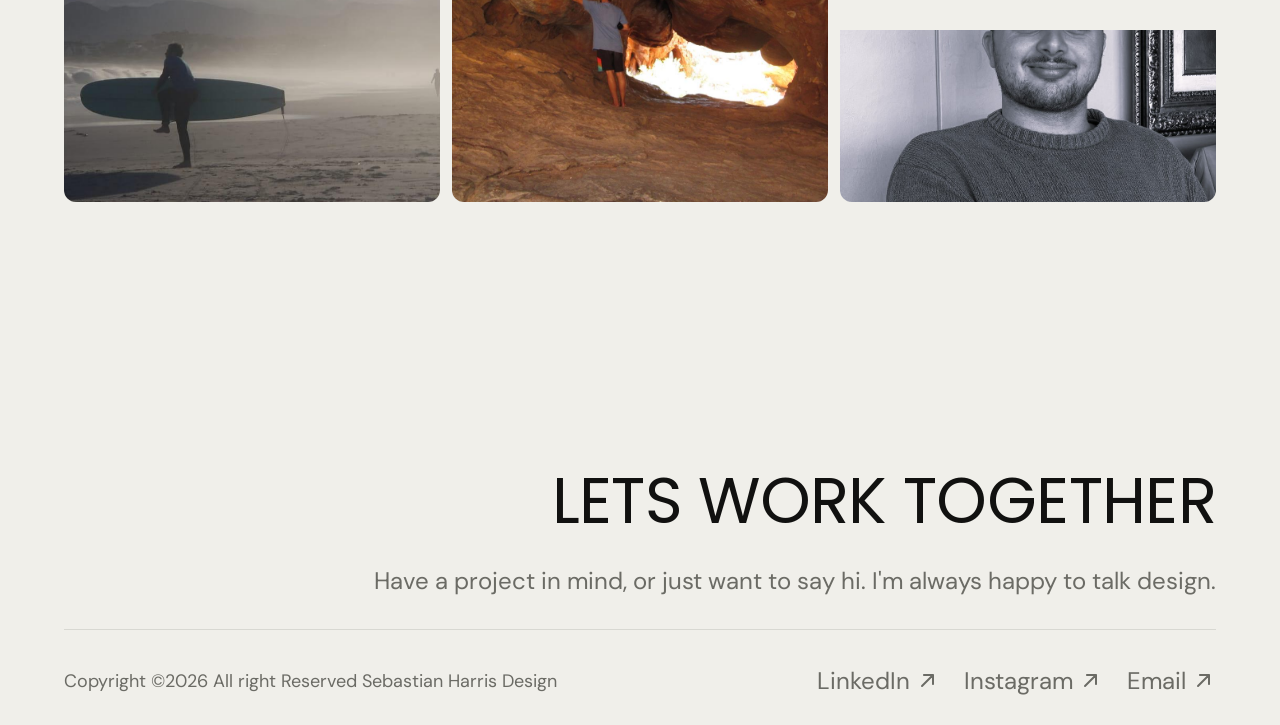
==== commit 60eb33a3: "Refactor code structure for improved readability and maintainability" ====
--- a/index.html
+++ b/index.html
@@ -1,3 +1,7 @@
+<!DOCTYPE html>
+<html lang="en">
+<head>
+    <meta charset="UTF-8">
     <meta name="viewport" content="width=device-width, initial-scale=1.0">
     <title>Sebastian Harris Design</title>
     <meta name="description" content="Sebastian Harris is a digital designer working across UX, UI and brand. He cares about clarity, craft and the small details that make a product feel considered.">
@@ -6,6 +10,14 @@
     <link rel="stylesheet" href="css/style.css">
     <link rel="icon" type="image/x-icon" href="/assets/favicon/favicon.png">
 
+    <!-- Animations: lets CSS hide the hero until the GSAP intro starts.
+         If GSAP fails to load, the hero is shown again after 3s. -->
+    <script>
+        document.documentElement.classList.add('js-anim');
+        setTimeout(function () {
+            if (!window.gsap) document.documentElement.classList.remove('js-anim');
+        }, 3000);
+    </script>
 </head>
 <body>
 
@@ -52,11 +64,11 @@
 </div>
     <div class="about-right">
         <p class="about-body">
-        I'm a digital designer working across UX, UI and Product Design.
-        I care about clarity, craft and the small details that make a product
-        feel considered and I like getting out of the studio to explore,
-        surf and shoot along the way.
-                </p>
+        I'm a digital designer working across <strong>UX, UI and Product Design</strong>.
+        I care about <em>clarity, craft</em> and the <mark class="highlight">small details that make</mark> a product
+        feel considered and I like getting out of the studio to
+        explore 🧭, surf 🏄 and shoot 📷 along the way.
+        </p>
         </div>
     </section>
 
@@ -99,8 +111,7 @@
 <!--Hobbies Section-->
 <section class ="hobbies-section" id="hobbies">
 <p class="section-label">Out and About</p>
-    <p class="project-tagline">Figma ipsum component variant main layer. Library clip
-    background main main prototype arrange thumbnail.
+    <p class="project-tagline">Outside of design, I’m usually chasing a bit of adventure. I enjoy exploring caves, surfing, and getting outdoors whenever I can. These hobbies give me a chance to switch off, explore new places, and find inspiration away from the screen.
     </p>
 <!-- Photo Grid -->
     <div class="hobbies-grid">
@@ -138,6 +149,13 @@
 
     <script src="/components/nav.js" defer></script>
     <script src="/components/scripts/cursor-trail.js" defer></script>
+
+    <!-- GSAP (free standard license) + plugins, then our animations -->
+    <script src="/components/vendor/gsap/gsap.min.js" defer></script>
+    <script src="/components/vendor/gsap/ScrollTrigger.min.js" defer></script>
+    <script src="/components/vendor/gsap/SplitText.min.js" defer></script>
+    <script src="/components/vendor/gsap/ScrambleTextPlugin.min.js" defer></script>
+    <script src="/components/scripts/animations.js" defer></script>
 </body>
 </html>
 
--- a/css/style.css
+++ b/css/style.css
@@ -22,6 +22,7 @@
     --border:   #d8d8d2;
     --blue:     #4BA4F2;
     --green:    #70D263;
+    --orange:   #FF6B54;                   /* Caus accent */
 
 /* Type families */
     --font-body:    'DM Sans', sans-serif;
@@ -172,6 +173,24 @@
 .btn-nav:hover{
     opacity: 0.75;
 }
+/* Animations — hero content stays hidden until the GSAP intro starts
+   (class added in index.html <head>, removed by animations.js).
+   Reduced-motion users always see it straight away. */
+.js-anim .hero h1,
+.js-anim .hero-tagline,
+.js-anim .hero-buttons,
+.js-anim .hero-card {
+    visibility: hidden;
+}
+@media (prefers-reduced-motion: reduce) {
+    .js-anim .hero h1,
+    .js-anim .hero-tagline,
+    .js-anim .hero-buttons,
+    .js-anim .hero-card {
+        visibility: visible;
+    }
+}
+
 /* Mobile menu toggle — hidden until the mobile breakpoint */
 .nav-toggle {
     display: none;
@@ -309,6 +328,33 @@
     line-height: var(--lh-body);
     font-weight: 450;
     font-size: 38px;
+}
+/* Highlighted words inside the About text */
+.about-body strong {
+    font-weight: 600;
+}
+/* Orange highlighter block — the background is a gradient so GSAP can
+   sweep it in (background-size 0% → 100%). Without JS it's just shown. */
+.highlight {
+    color: var(--black);       /* black on orange ≈ 7:1 contrast (white fails) */
+    background-color: transparent;
+    background-image: linear-gradient(var(--orange), var(--orange));
+    background-repeat: no-repeat;
+    background-size: 100% 100%;
+    padding: 0 0.15em;
+    border-radius: 4px;
+    -webkit-box-decoration-break: clone; /* keeps padding/radius on each line if it wraps */
+            box-decoration-break: clone;
+}
+.about-body em {
+    font-family: var(--font-heading); /* Instrument Serif italic */
+    font-style: italic;
+    font-size: 1.1em;
+}
+/* The letters scale up to 3x while animating in — clip so they never
+   push the page wider for a moment */
+.about-right {
+    overflow-x: clip;
 }
 
 /* Project Section */
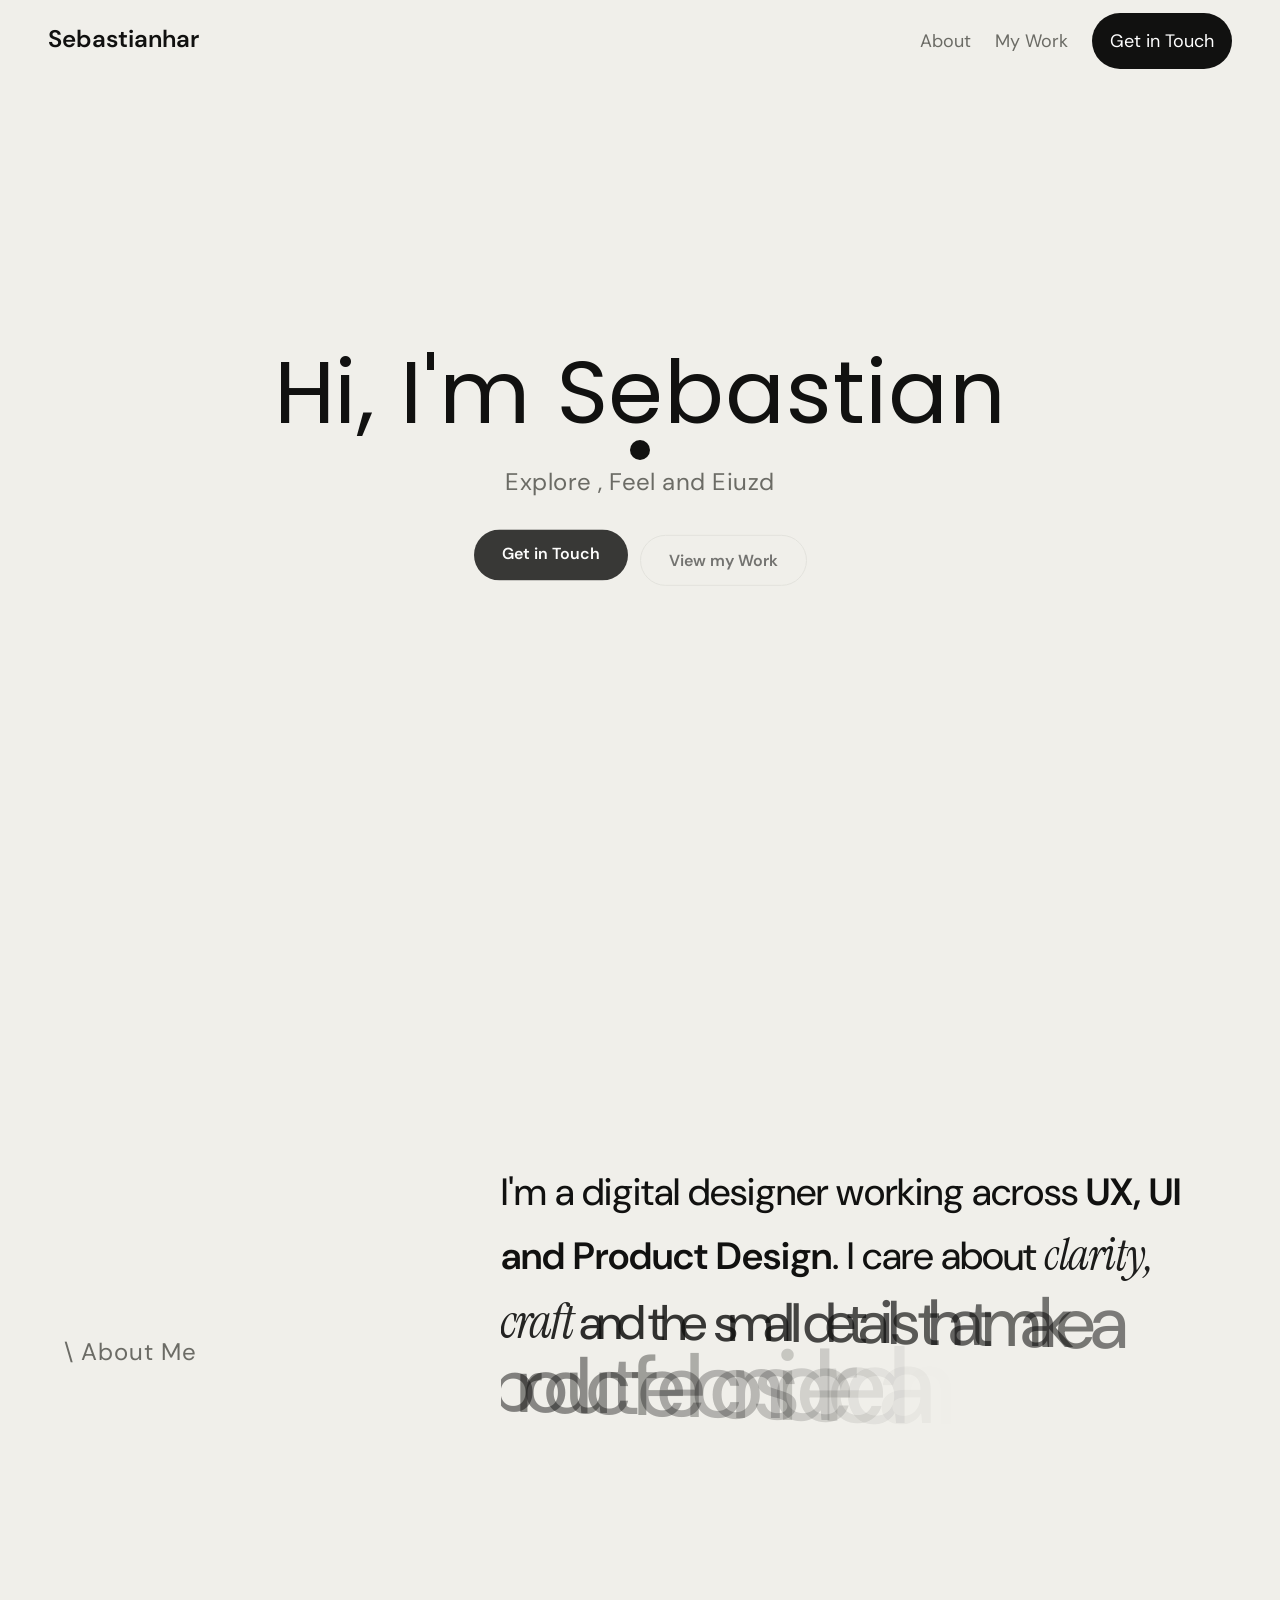
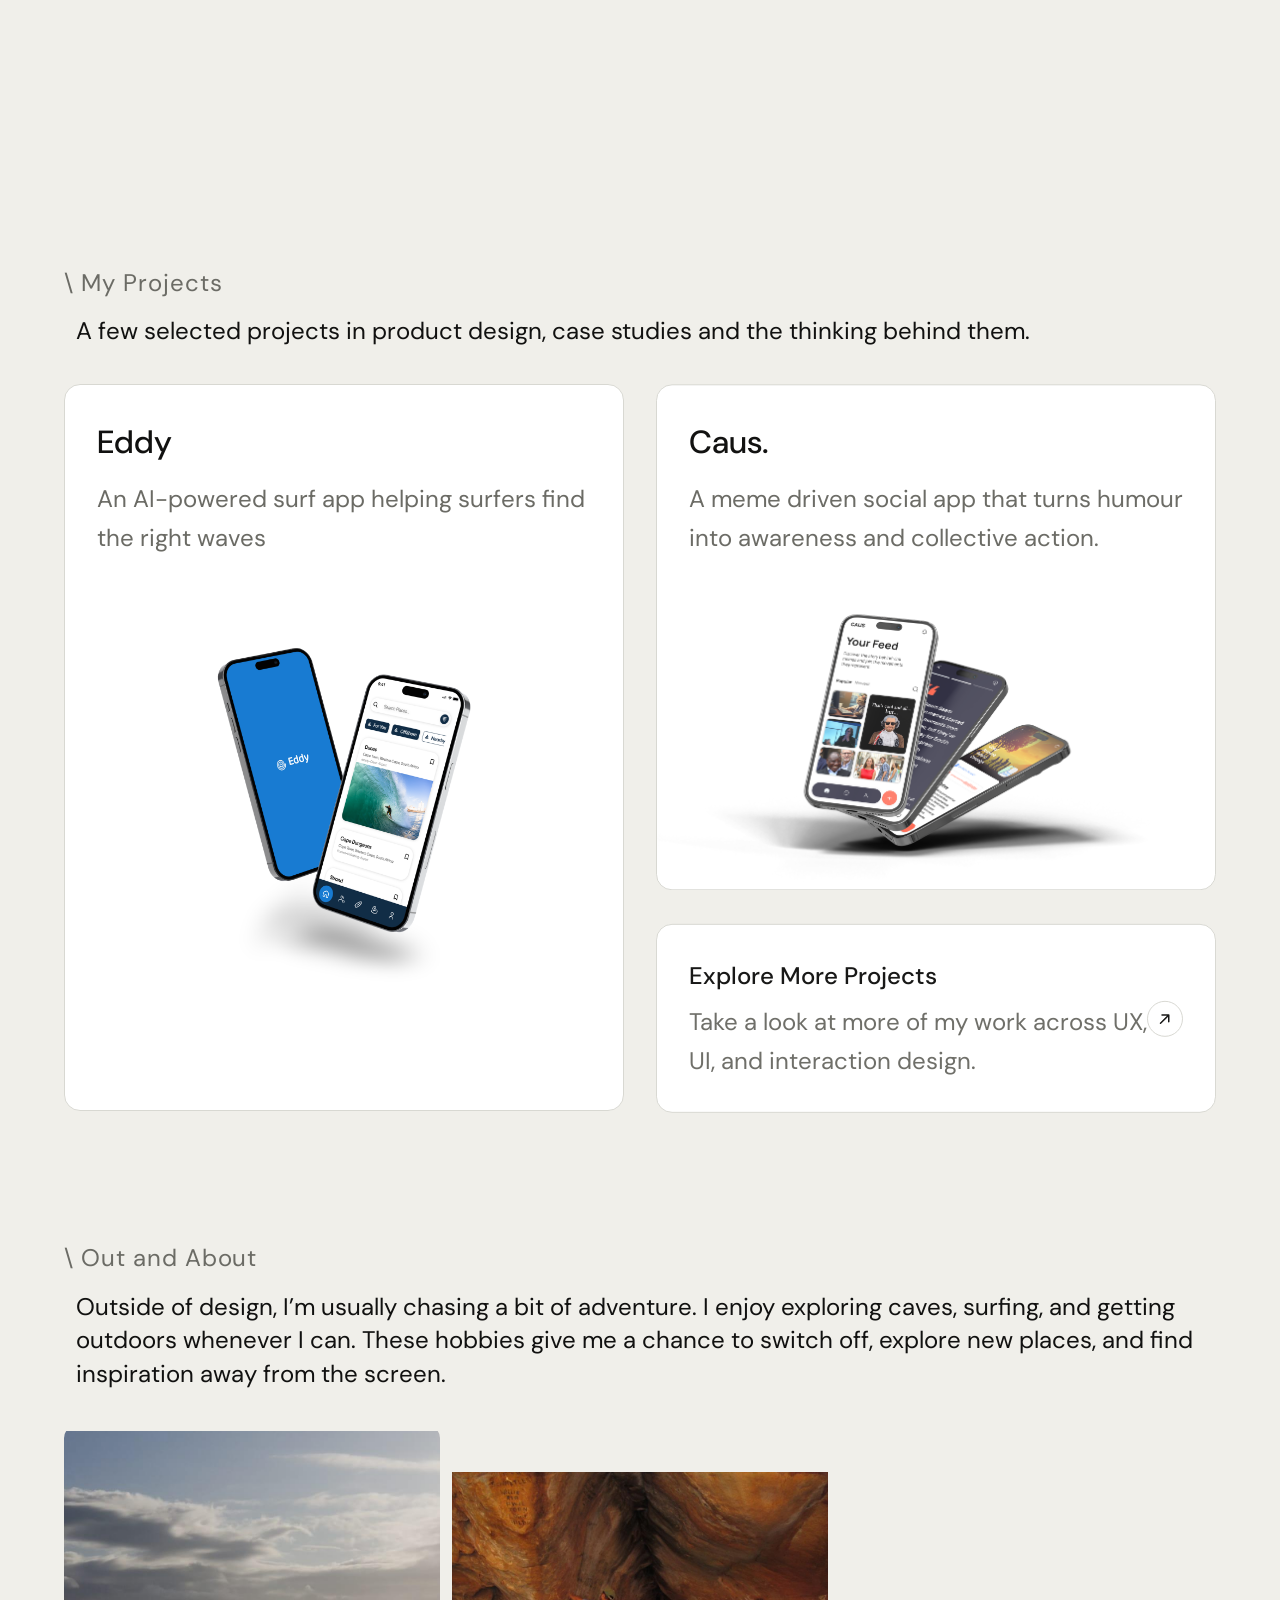
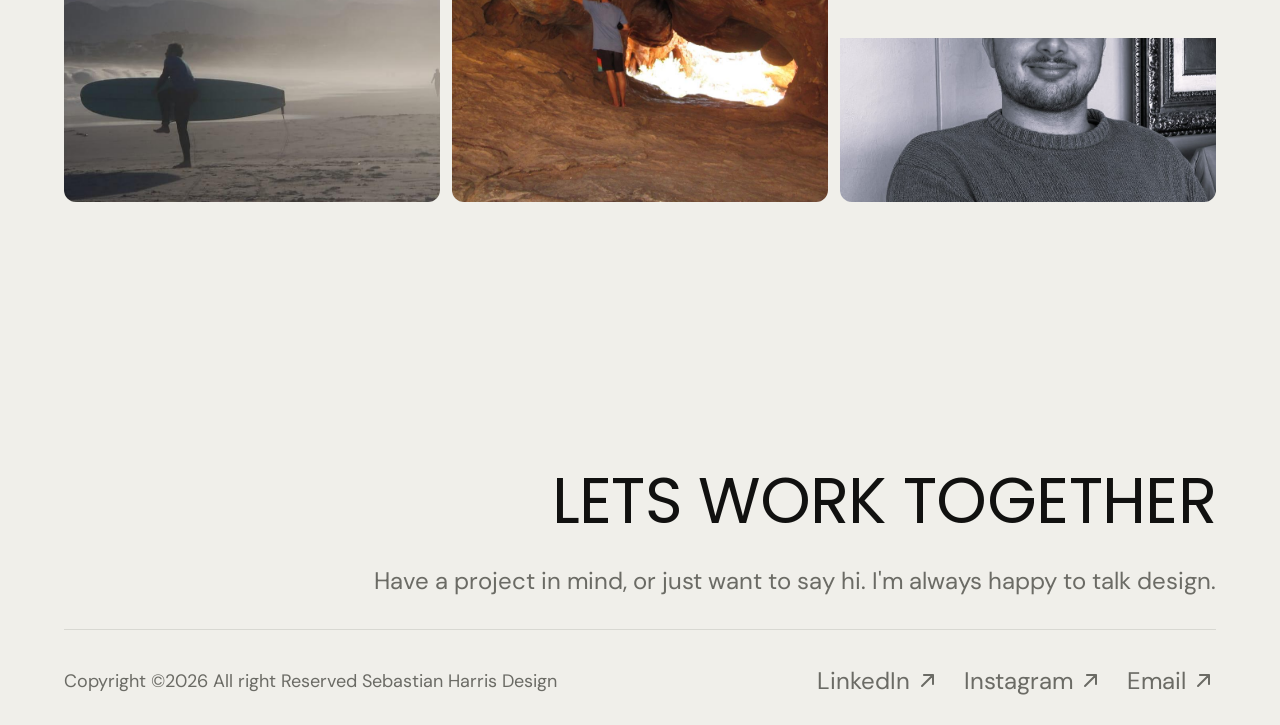
==== commit 92c30b72: "Refactor code structure for improved readability and maintainability" ====
--- a/index.html
+++ b/index.html
@@ -8,10 +8,11 @@
     <meta property="og:title" content="Sebastian Harris Design">
     
     <link rel="stylesheet" href="css/style.css">
-    <link rel="icon" type="image/x-icon" href="/assets/favicon/favicon.png">
+    <link rel="icon" type="image/png" sizes="192x192" href="/assets/favicon/favicon-192.png">
+    <link rel="apple-touch-icon" href="/assets/favicon/apple-touch-icon.png">
 
     <!-- Animations: lets CSS hide the hero until the GSAP intro starts.
-         If GSAP fails to load, the hero is shown again after 3s. -->
+        If GSAP fails to load, the hero is shown again after 3s. -->
     <script>
         document.documentElement.classList.add('js-anim');
         setTimeout(function () {
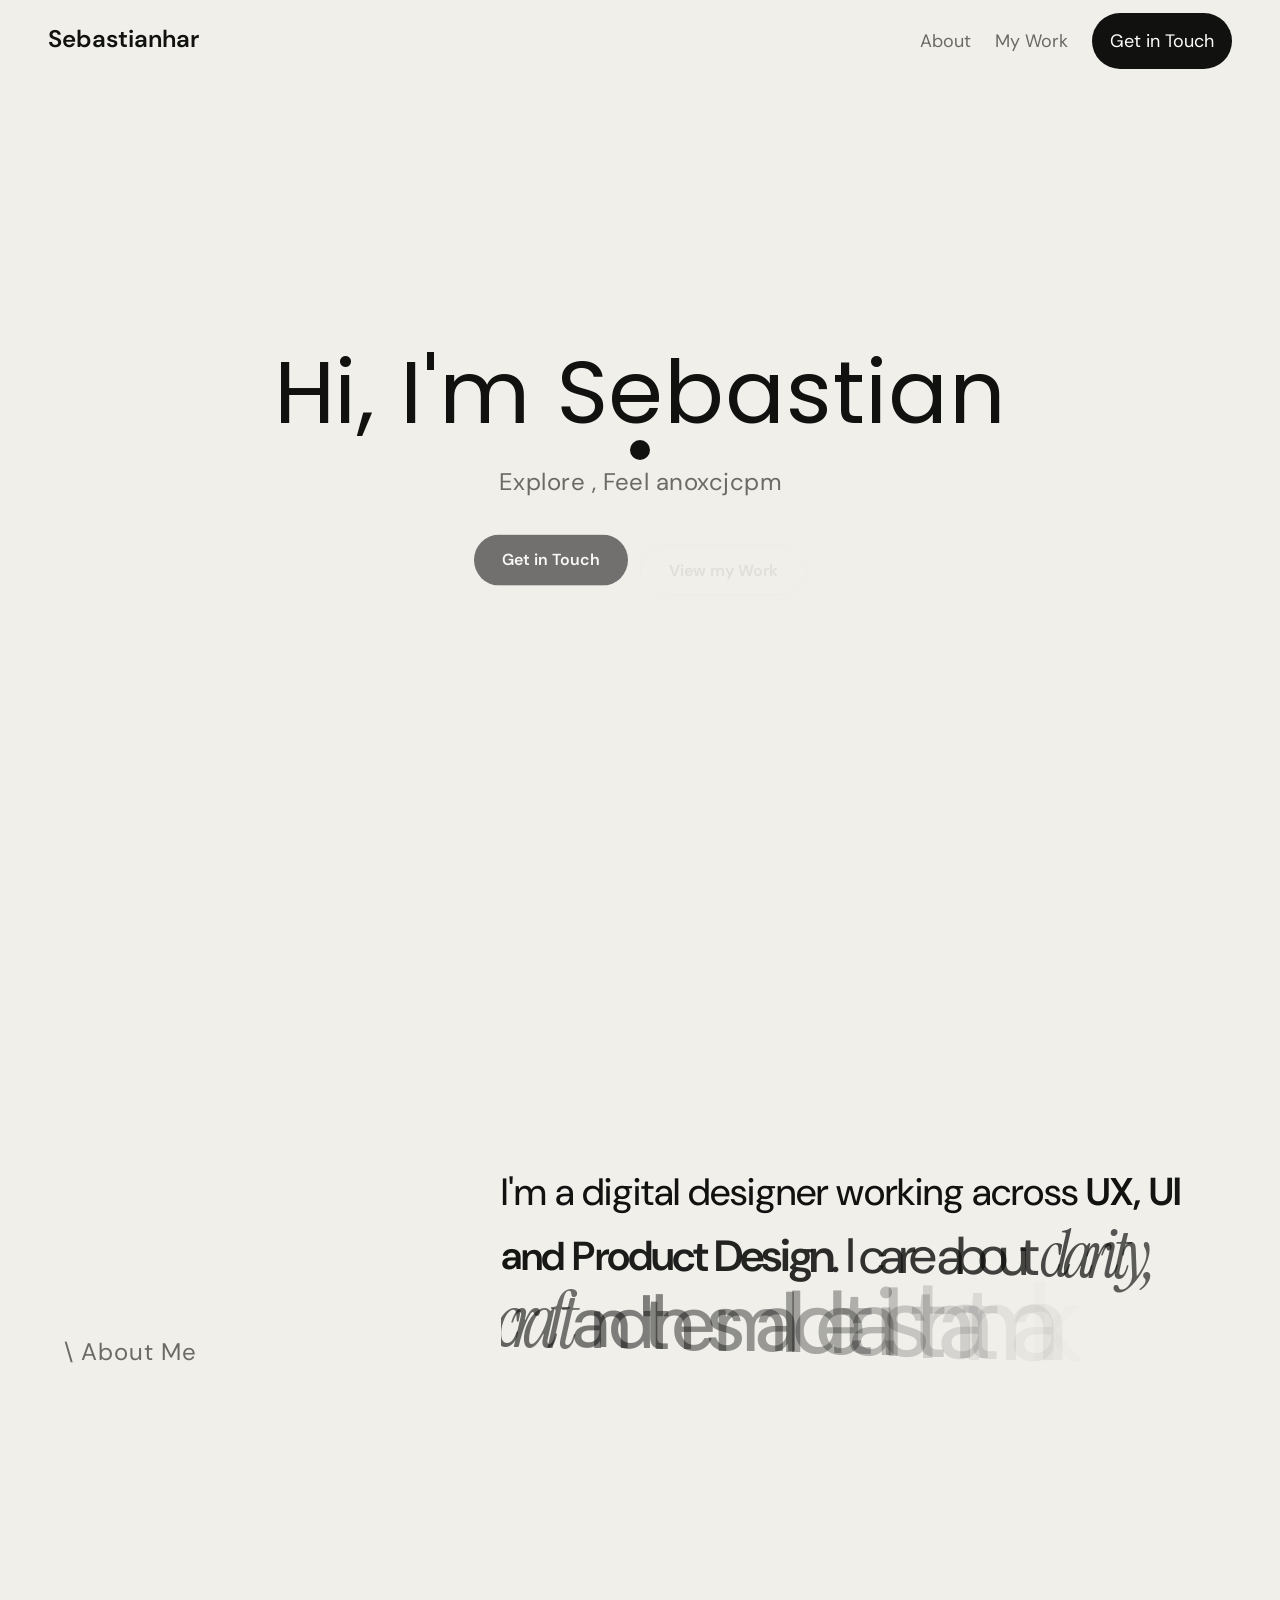
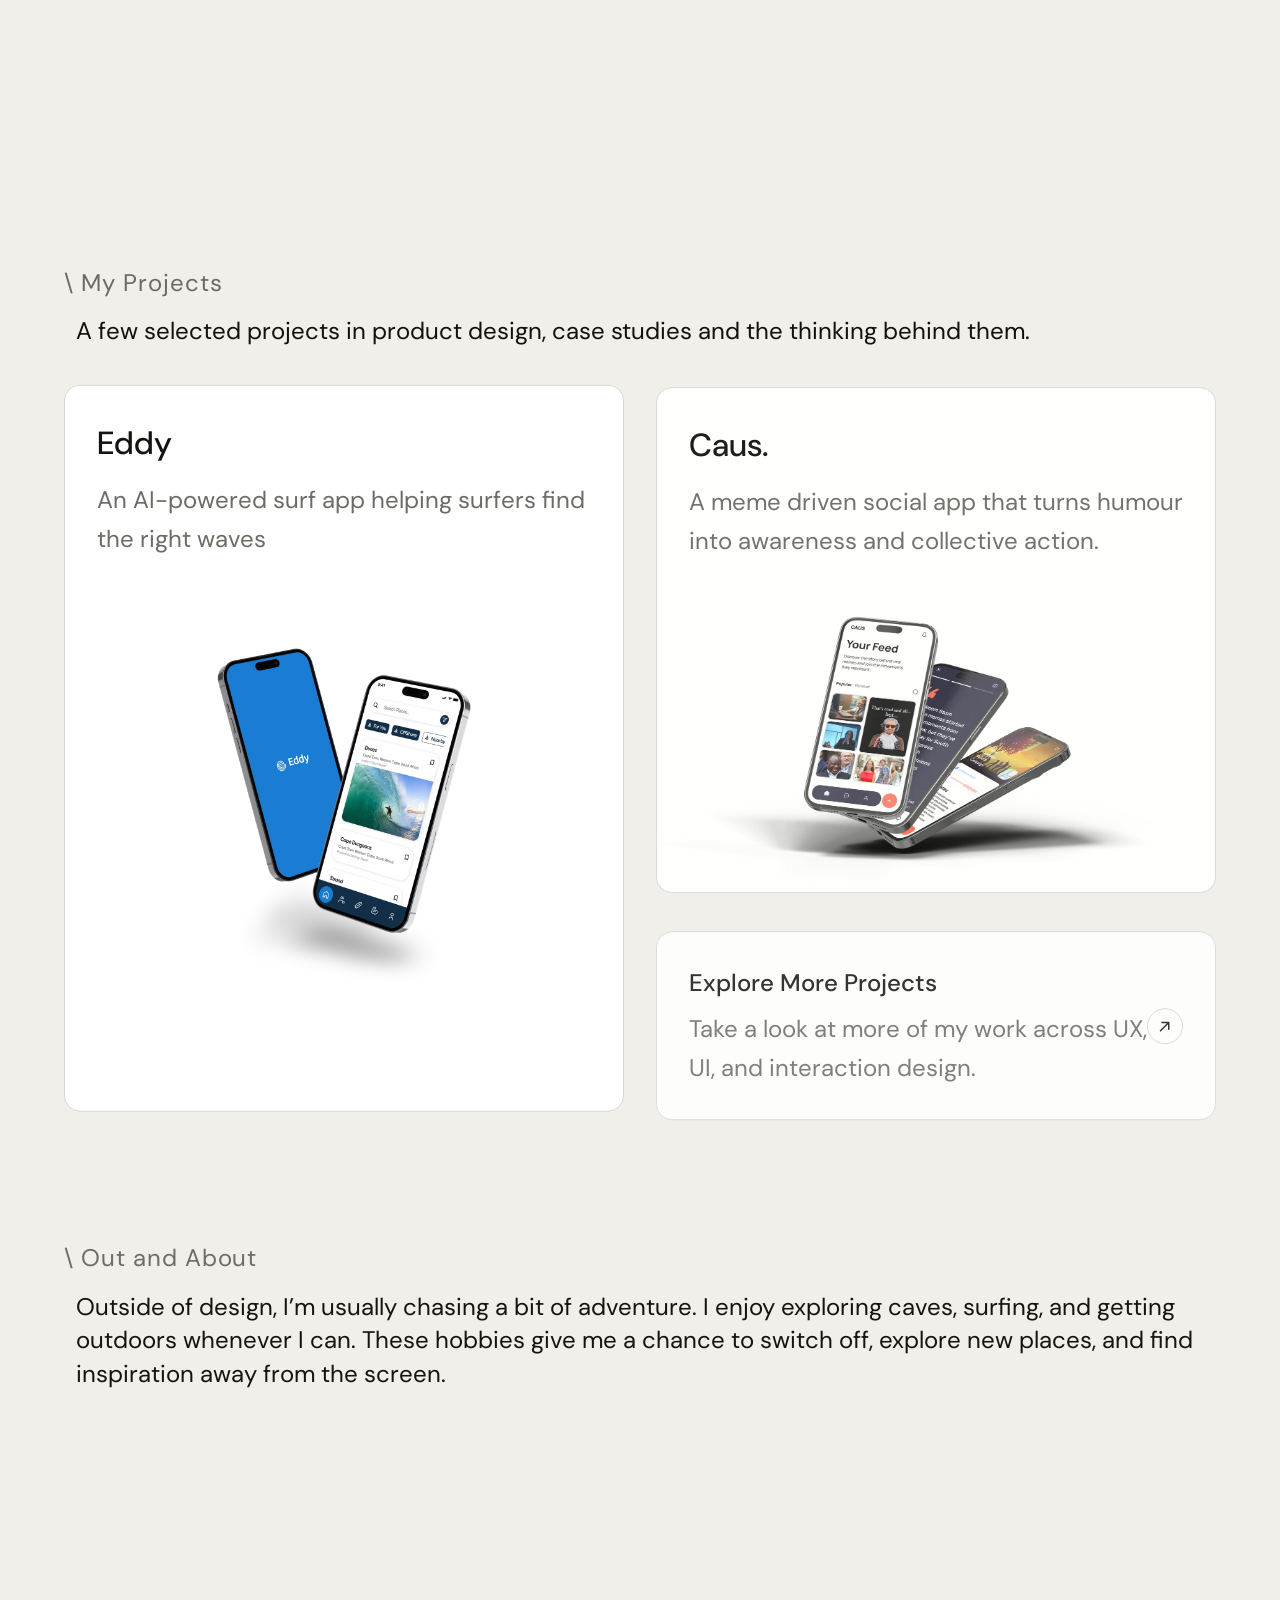
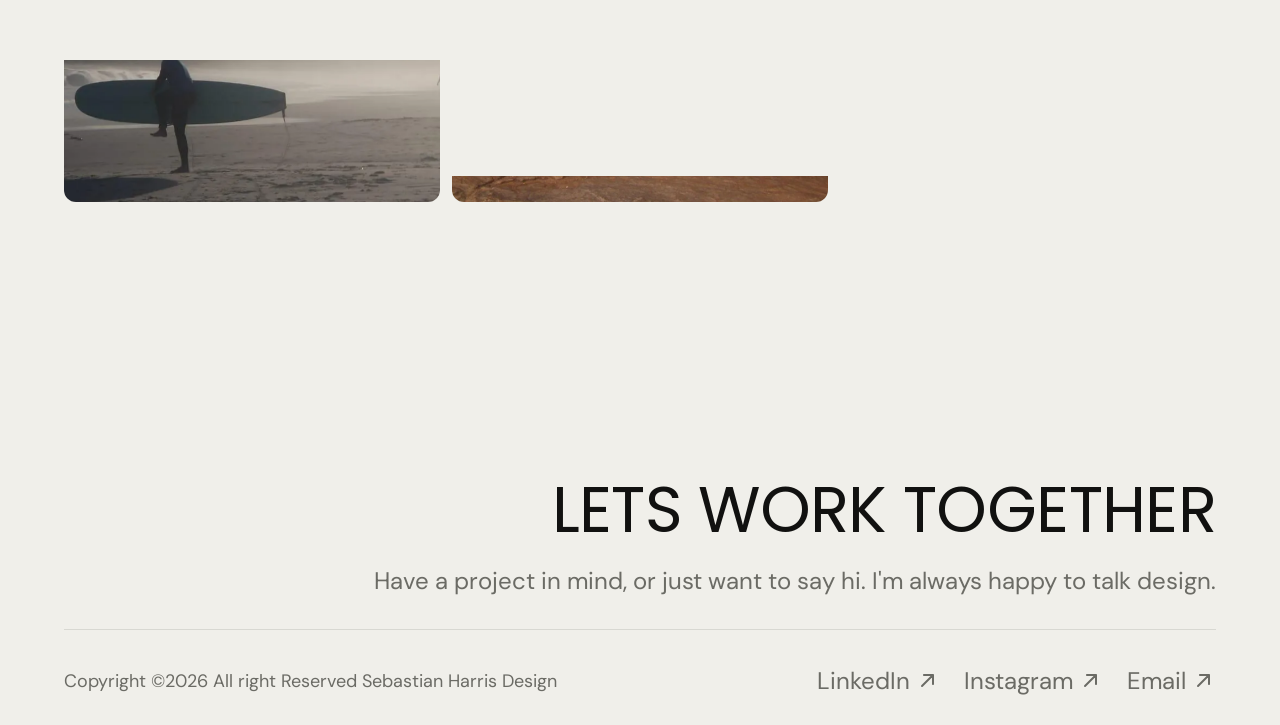
==== commit e74ae2fb: "Add robots.txt, sitemap.xml, and Vercel configuration - Created robots.txt to allow all crawlers and" ====
--- a/index.html
+++ b/index.html
@@ -3,11 +3,28 @@
 <head>
     <meta charset="UTF-8">
     <meta name="viewport" content="width=device-width, initial-scale=1.0">
-    <title>Sebastian Harris Design</title>
-    <meta name="description" content="Sebastian Harris is a digital designer working across UX, UI and brand. He cares about clarity, craft and the small details that make a product feel considered.">
-    <meta property="og:title" content="Sebastian Harris Design">
+    <title>Sebastian Harris | UX/UI &amp; Product Designer, Cape Town</title>
+    <meta name="description" content="Sebastian Harris is a UX/UI and product designer in Cape Town. Explore case studies covering user research, prototyping, interaction design and web design.">
+    <meta name="author" content="Sebastian Harris">
+    <link rel="canonical" href="https://www.sebastianharrisdesign.com/">
+
+    <!-- Open Graph / social sharing -->
+    <meta property="og:type" content="website">
+    <meta property="og:site_name" content="Sebastian Harris Design">
+    <meta property="og:locale" content="en_ZA">
+    <meta property="og:title" content="Sebastian Harris | UX/UI &amp; Product Designer, Cape Town">
+    <meta property="og:description" content="Sebastian Harris is a UX/UI and product designer in Cape Town. Explore case studies covering user research, prototyping, interaction design and web design.">
+    <meta property="og:url" content="https://www.sebastianharrisdesign.com/">
+    <meta property="og:image" content="https://www.sebastianharrisdesign.com/assets/og/og-home.jpg">
+    <meta property="og:image:width" content="1200">
+    <meta property="og:image:height" content="630">
+    <meta property="og:image:alt" content="Sebastian Harris, UX/UI and product designer in Cape Town">
+    <meta name="twitter:card" content="summary_large_image">
     
-    <link rel="stylesheet" href="css/style.css">
+    <link rel="preconnect" href="https://fonts.googleapis.com">
+    <link rel="preconnect" href="https://fonts.gstatic.com" crossorigin>
+    <link rel="stylesheet" href="https://fonts.googleapis.com/css2?family=Instrument+Serif:ital@0;1&amp;family=DM+Sans:wght@300;400;500&amp;family=Poppins:wght@300;400;500;600&amp;display=swap">
+    <link rel="stylesheet" href="/css/style.css">
     <link rel="icon" type="image/png" sizes="192x192" href="/assets/favicon/favicon-192.png">
     <link rel="apple-touch-icon" href="/assets/favicon/apple-touch-icon.png">
 
@@ -19,23 +36,71 @@
             if (!window.gsap) document.documentElement.classList.remove('js-anim');
         }, 3000);
     </script>
+
+    <!-- Structured data (JSON-LD) -->
+    <script type="application/ld+json">
+    {
+      "@context": "https://schema.org",
+      "@graph": [
+        {
+          "@type": "Person",
+          "@id": "https://www.sebastianharrisdesign.com/#person",
+          "name": "Sebastian Harris",
+          "url": "https://www.sebastianharrisdesign.com/",
+          "image": "https://www.sebastianharrisdesign.com/assets/images/photoofme.webp",
+          "jobTitle": "UX/UI Designer",
+          "description": "UX/UI and product designer working across user research, prototyping, interaction design and web design.",
+          "address": {
+            "@type": "PostalAddress",
+            "addressLocality": "Cape Town",
+            "addressCountry": "ZA"
+          },
+          "knowsAbout": [
+            "UX design",
+            "UI design",
+            "Product design",
+            "User research",
+            "Prototyping",
+            "Interaction design",
+            "Web design"
+          ],
+          "sameAs": [
+            "https://www.linkedin.com/in/sebastian-harris-9599502b4/"
+          ]
+        },
+        {
+          "@type": "WebSite",
+          "@id": "https://www.sebastianharrisdesign.com/#website",
+          "name": "Sebastian Harris Design",
+          "url": "https://www.sebastianharrisdesign.com/",
+          "inLanguage": "en",
+          "publisher": {
+            "@id": "https://www.sebastianharrisdesign.com/#person"
+          }
+        }
+      ]
+    }
+    </script>
 </head>
 <body>
+<a class="skip-link" href="#main">Skip to content</a>
 
 <!-- Navigation-->
+<header>
 <nav>
-    <a href="#" class="logo">Sebastianhar</a>
+    <a href="/" class="logo">Sebastianhar</a>
     <button class="nav-toggle" type="button" aria-expanded="false" aria-controls="nav-links" aria-label="Open menu">
         <span class="nav-toggle-bar"></span>
         <span class="nav-toggle-bar"></span>
     </button>
     <ul class="nav-links" id="nav-links">
         <li><a href="#about">About</a></li>
-        <li><a href="/projects/showcase.html">My Work</a></li>
+        <li><a href="/projects/">My Work</a></li>
         <li><a href="#contact" class="btn-nav">Get in Touch</a></li>
     </ul>
 </nav>
-<main>
+</header>
+<main id="main">
 <!-- Hero Section-->
 <section class="hero" id="hero">
 
@@ -49,7 +114,7 @@
 
 <!--My card Floating bottom right-->
 <div class="hero-card">
-    <img src="/assets/images/PhotoOfMe.jpg" alt="Profile" class="hero-card-avatar">
+    <img width="990" height="947" src="/assets/images/photoofme.webp" alt="" class="hero-card-avatar">
     <div class="hero-card-text">
         <span class="hero-card-name">Sebastian Harris</span>
         <span class="hero-card-role">UX/UI Designer</span>
@@ -61,7 +126,7 @@
 <section class="about" id="about">
 
 <div class="about-left">
-        <p class="section-label">About Me</p>
+        <h2 class="section-label">About Me</h2>
 </div>
     <div class="about-right">
         <p class="about-body">
@@ -75,30 +140,30 @@
 
 <!--MyProjects Section-->
 <section class="mywork" id="mywork">
-    <p class="section-label">My Projects</p>
+    <h2 class="section-label">My Projects</h2>
     <p class="project-tagline">A few selected projects in product design, case studies and the thinking behind them.</p>
         <div class="project-grid">
 
 <!-- LEFT — Big Clickable Card -->
-    <a href="/projects/projects_school/eddy/index.html" class="project-card-large" data-cursor-label="Eddy Project">
+    <a href="/projects/eddy/" class="project-card-large" data-cursor-label="Eddy Project">
         <div class="project-card-body">
             <h3 class="project-title">Eddy</h3>
             <p class="project-description">An AI-powered surf app helping surfers find the right waves</p>
         </div>
-            <img src="projects/projects_school/eddy/images/Eddy two phones.png" alt="Eddy Project" class="project-img">
+            <img loading="lazy" decoding="async" width="1800" height="1338" src="/projects/eddy/images/eddy-two-phones.webp" alt="Eddy surf app shown on two phones" class="project-img">
         </a>
     <div class="project-grid-right">
 <!-- Right Top — Clickable Card -->
-    <a href="/projects/projects_school/caus/index.html" class="project-card-small" data-cursor-label="Caus Project">
+    <a href="/projects/caus/" class="project-card-small" data-cursor-label="Caus Project">
         <div class="project-card-body">
             <h3 class="project-title">Caus.</h3>
             <p class="project-description">A meme driven social app that turns humour into awareness and collective action.</p>
         </div>
-        <img src="projects/projects_school/caus/images/phone_screen_mockup.png" alt="Caus Project" class="project-img">
+        <img loading="lazy" decoding="async" width="1600" height="1067" src="/projects/caus/images/phone-screen-mockup.webp" alt="Caus. app screens shown on three phones" class="project-img">
     </a>
 
 <!-- Right Bottom — See More Card -->
-    <a href="/projects/showcase.html" class="project-card-seemore" data-cursor-label="See more">
+    <a href="/projects/" class="project-card-seemore" data-cursor-label="See more">
         <div class="seemore-text">
             <p class="seemore-title">Explore More Projects</p>
             <p class="seemore-desc">Take a look at more of my work across UX, UI, and interaction design.</p>
@@ -111,22 +176,22 @@
 
 <!--Hobbies Section-->
 <section class ="hobbies-section" id="hobbies">
-<p class="section-label">Out and About</p>
+<h2 class="section-label">Out and About</h2>
     <p class="project-tagline">Outside of design, I’m usually chasing a bit of adventure. I enjoy exploring caves, surfing, and getting outdoors whenever I can. These hobbies give me a chance to switch off, explore new places, and find inspiration away from the screen.
     </p>
 <!-- Photo Grid -->
     <div class="hobbies-grid">
 
         <div class="hobbies-items">
-        <img src="/assets/images/longboarding.jpeg" alt="Photo 1" data-cursor-label="Love to longboarding">
+        <img loading="lazy" decoding="async" width="1280" height="720" src="/assets/images/longboarding.webp" alt="Surfer carrying a longboard along a misty beach" data-cursor-label="Love to longboarding">
     </div>
 
     <div class="hobbies-items">
-            <img src="/assets/images/CaveExploring.jpeg" alt="Photo 2" data-cursor-label="Cave exploring">
+            <img loading="lazy" decoding="async" width="1280" height="960" src="/assets/images/caveexploring.webp" alt="Exploring a sandstone cave lit by sunlight" data-cursor-label="Cave exploring">
         </div>
 
     <div class="hobbies-items">
-            <img src="/assets/images/PhotoOfMe.jpg" alt="Photo 3" data-cursor-label="Photo of me">
+            <img loading="lazy" decoding="async" width="990" height="947" src="/assets/images/photoofme.webp" alt="Sebastian Harris smiling in a cap" data-cursor-label="Photo of me">
         </div>
     </div>
 </section>
@@ -141,8 +206,8 @@
 <div class="footer-bottom">
     <p class="footer-copy">Copyright ©2026 All right Reserved Sebastian Harris Design</p>
         <ul class="footer-links">
-            <li><a href="https://www.linkedin.com/in/sebastian-harris-9599502b4/" target="_blank" rel="noopener noreferrer">LinkedIn <span class="icon-arrow" aria-hidden="true"></span></a></li>
-            <li><a href="#" target="_blank" rel="noopener noreferrer">Instagram <span class="icon-arrow" aria-hidden="true"></span></a></li>
+            <li><a href="https://www.linkedin.com/in/sebastian-harris-9599502b4/" target="_blank" rel="noopener noreferrer">LinkedIn <span class="icon-arrow" aria-hidden="true"></span><span class="sr-only"> (opens in a new tab)</span></a></li>
+            <li><a href="#" target="_blank" rel="noopener noreferrer">Instagram <span class="icon-arrow" aria-hidden="true"></span><span class="sr-only"> (opens in a new tab)</span></a></li>
             <li><a href="mailto:sebastianhar85@gmail.com">Email <span class="icon-arrow" aria-hidden="true"></span></a></li>
         </ul>
         </div>
--- a/css/style.css
+++ b/css/style.css
@@ -1,4 +1,4 @@
-@import url('https://fonts.googleapis.com/css2?family=Instrument+Serif:ital@0;1&family=DM+Sans:wght@300;400;500&family=Poppins:wght@300;400;500;600&display=swap');
+/* Fonts are loaded with <link> tags in each page's <head> (faster than @import). */
 
 /*Removes default Browser spacing */
 *, *::before, *::after {
@@ -73,6 +73,42 @@
 html {
     scroll-behavior: smooth;
 }
+
+/* ---------- Accessibility helpers (invisible unless needed) ---------- */
+/* Hidden visually, still read by screen readers and search engines */
+.sr-only {
+    position: absolute !important;
+    width: 1px;
+    height: 1px;
+    padding: 0;
+    margin: -1px;
+    overflow: hidden;
+    clip: rect(0, 0, 0, 0);
+    white-space: nowrap;
+    border: 0;
+}
+/* "Skip to content" — off-screen until a keyboard user tabs to it */
+.skip-link {
+    position: absolute;
+    left: var(--space-16);
+    top: -100px;
+    z-index: 1000;
+    padding: 12px 20px;
+    border-radius: var(--r-pill);
+    background: var(--black);
+    color: var(--white);
+    font-size: var(--fs-body);
+    text-decoration: none;
+}
+.skip-link:focus {
+    top: var(--space-16);
+}
+/* Section labels are now <h2> (for heading structure) — keep the
+   exact look they had as <p> */
+h2.section-label {
+    font-size: inherit;
+    font-weight: inherit;
+}
 /* body */
 body{
     font-family: var(--font-body);
@@ -289,6 +325,7 @@
 }
 .hero-card-avatar{
     height: var(--space-80);
+    width: auto; /* width follows the height (img has width/height attributes for CLS) */
     border-radius:50%;
     object-fit: cover;
     flex-shrink: 0;
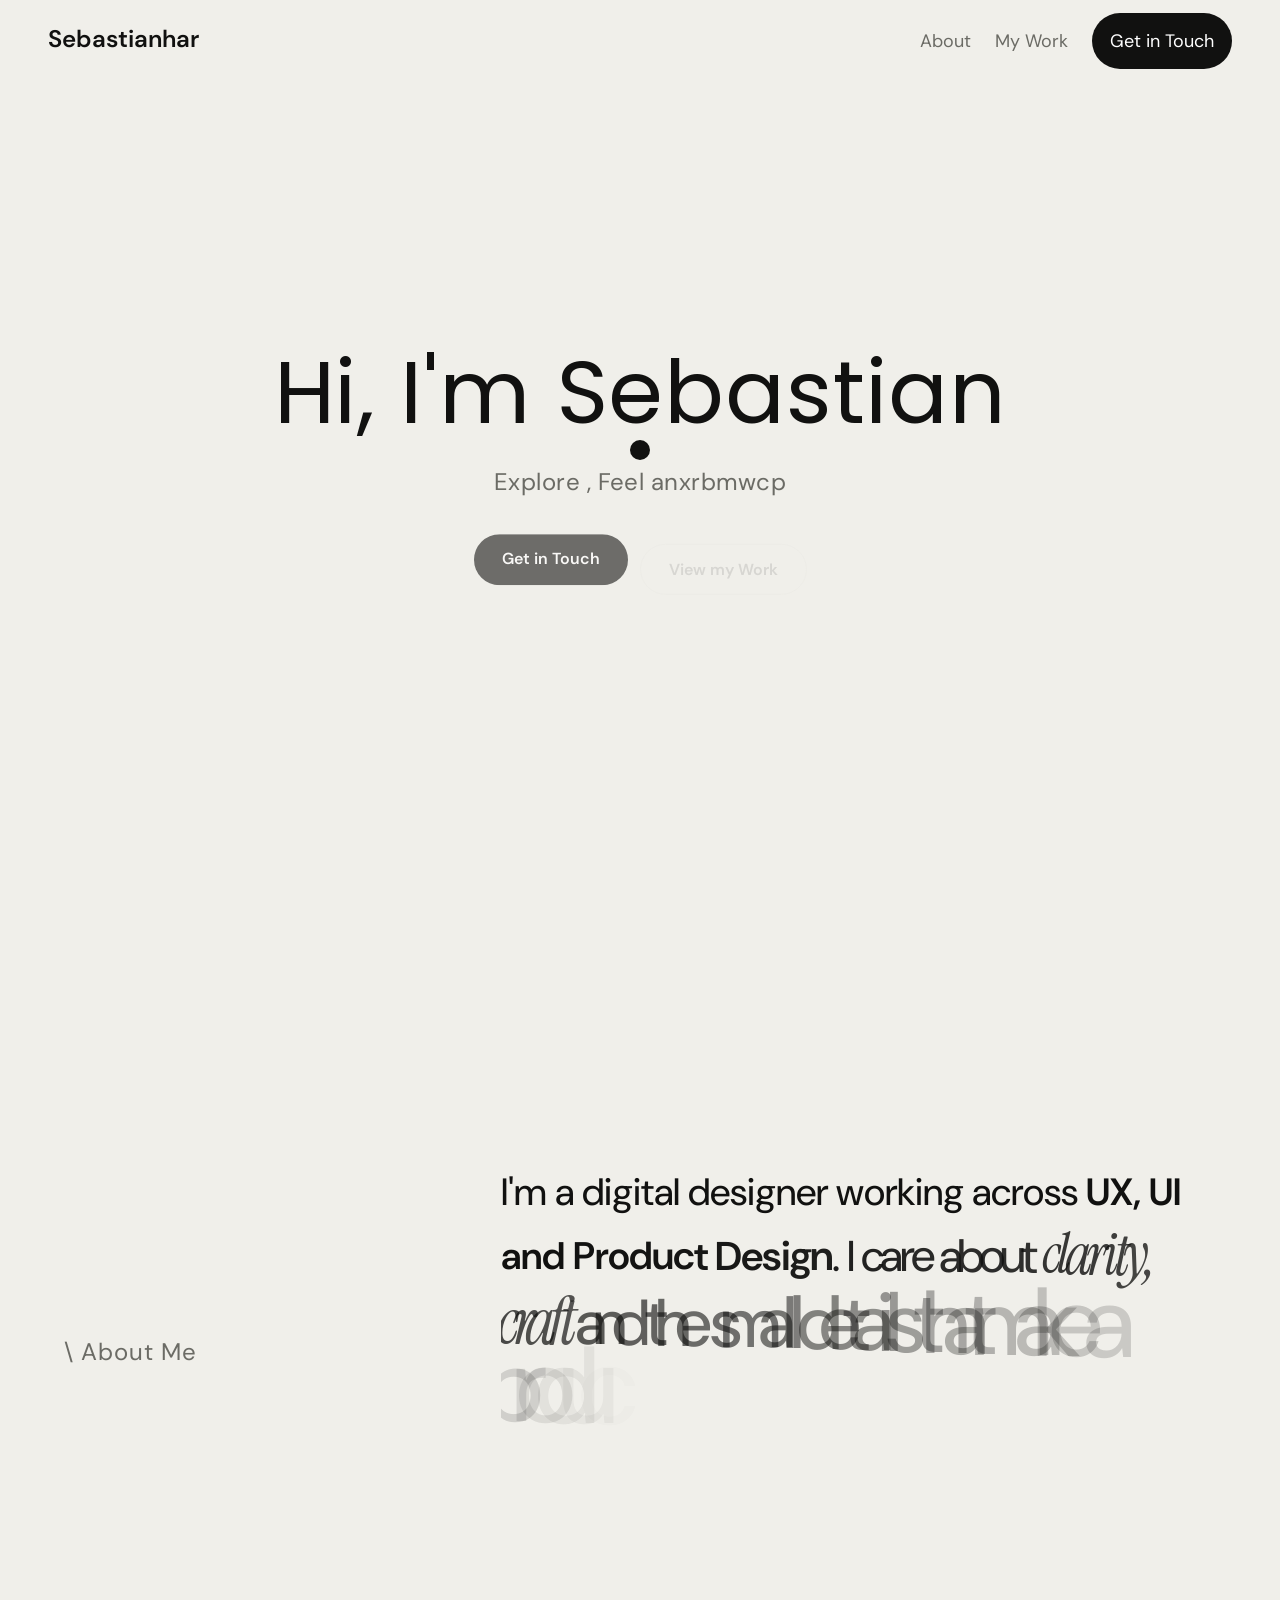
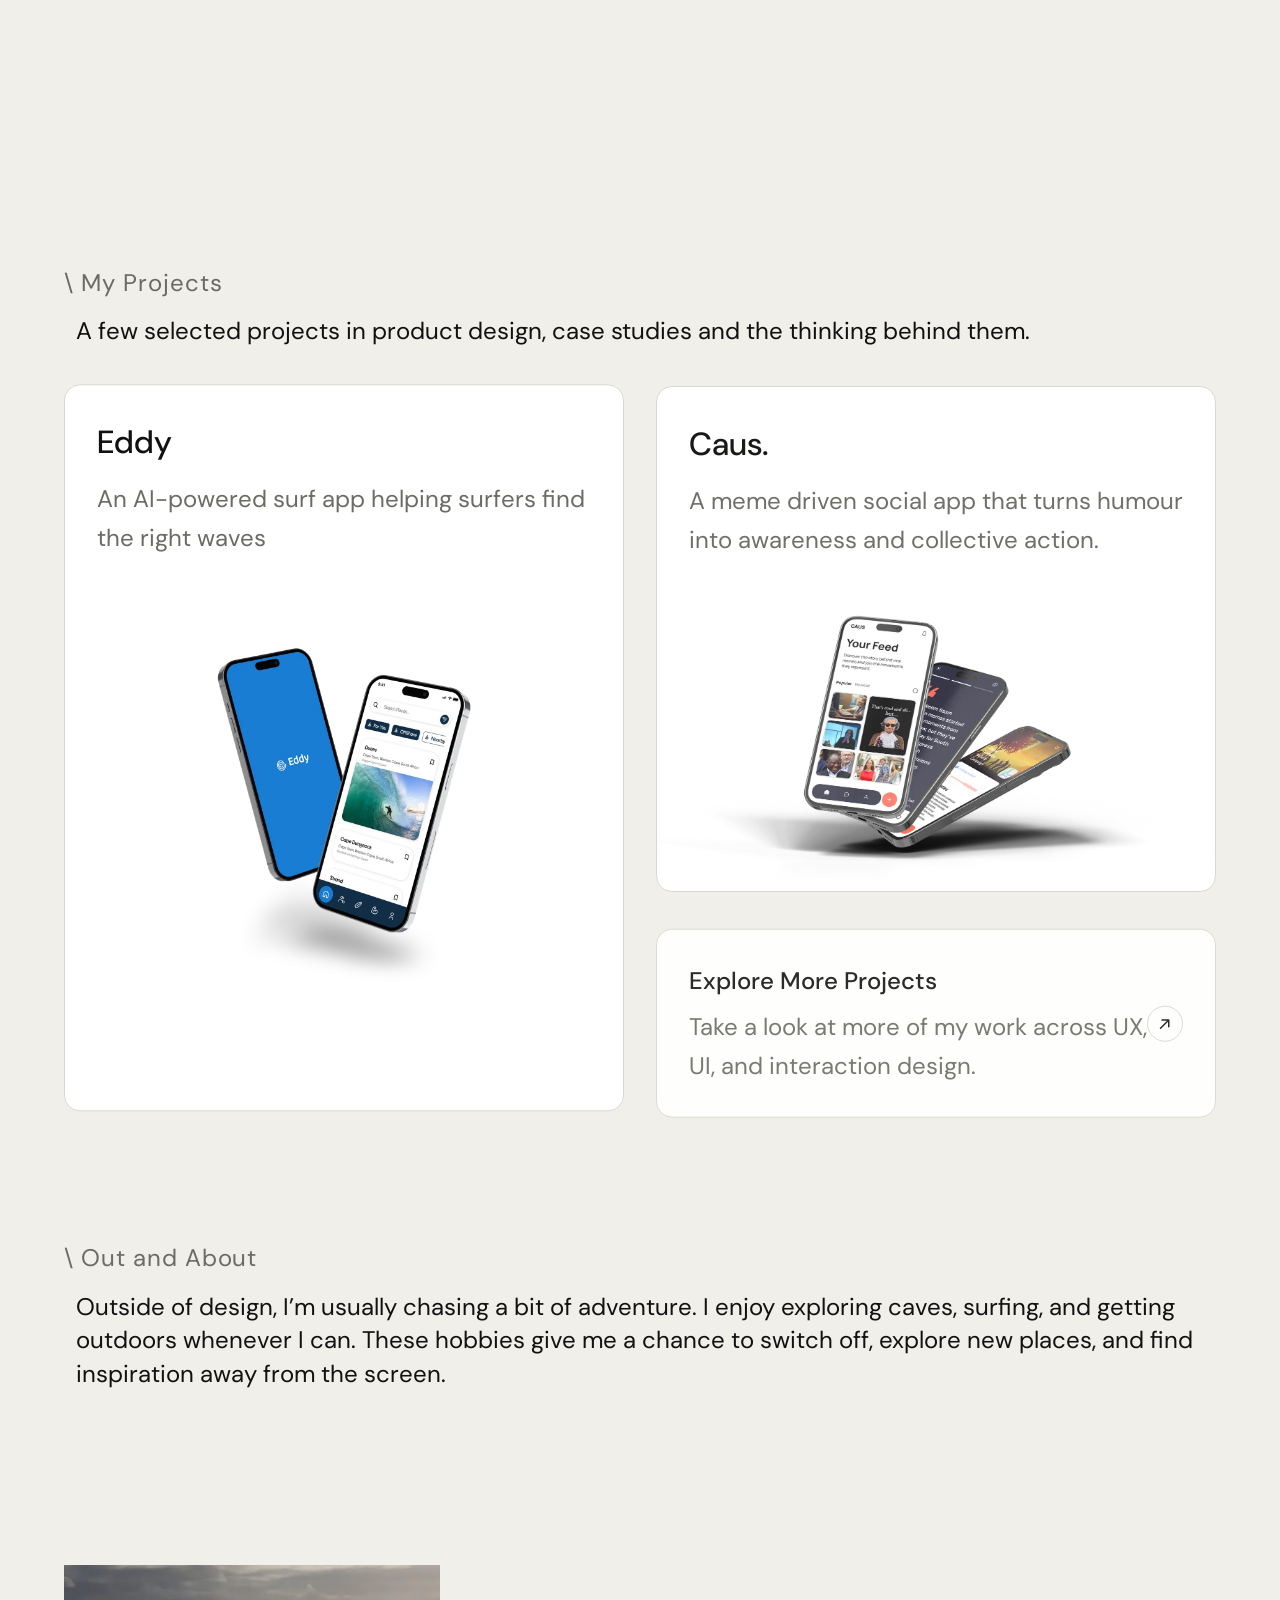
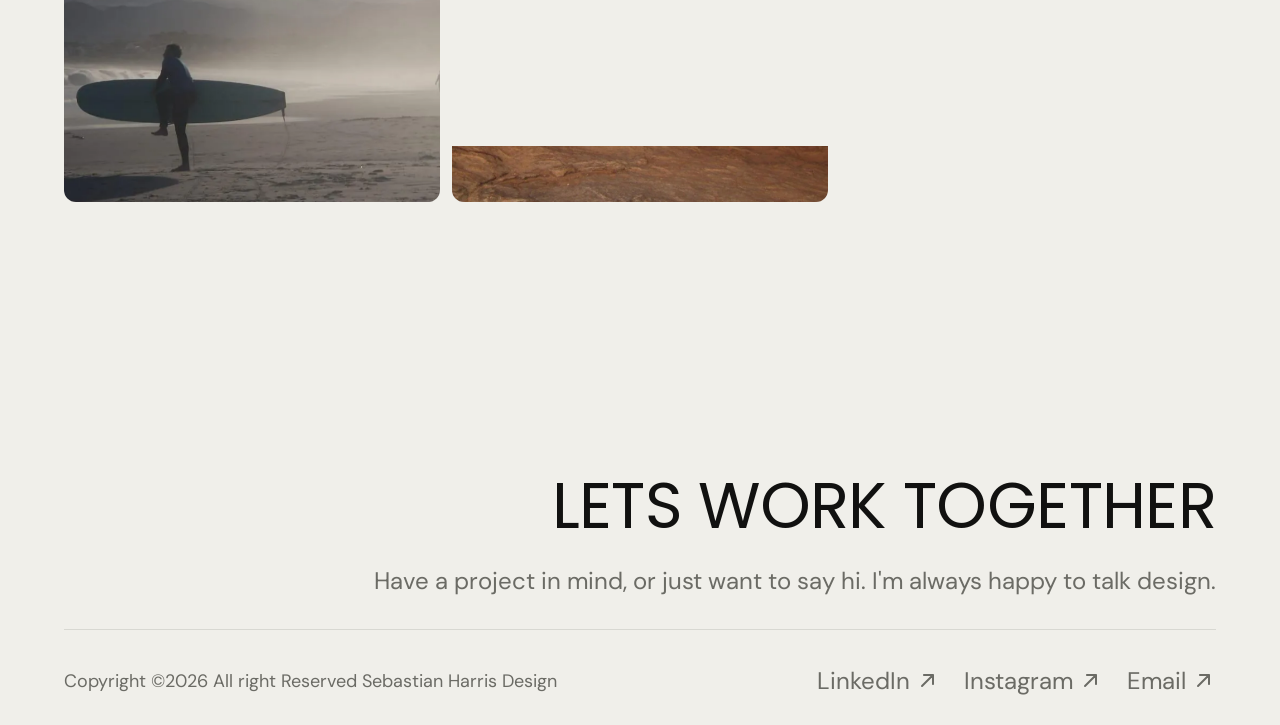
==== commit a0f2d8f1: "Fix LinkedIn URL format in footer links for proper navigation" ====
--- a/index.html
+++ b/index.html
@@ -206,7 +206,7 @@
 <div class="footer-bottom">
     <p class="footer-copy">Copyright ©2026 All right Reserved Sebastian Harris Design</p>
         <ul class="footer-links">
-            <li><a href="https://www.linkedin.com/in/sebastian-harris-9599502b4/" target="_blank" rel="noopener noreferrer">LinkedIn <span class="icon-arrow" aria-hidden="true"></span><span class="sr-only"> (opens in a new tab)</span></a></li>
+            <li><a href="www.linkedin.com/in/sebastian-harris-9599502b4" target="_blank" rel="noopener noreferrer">LinkedIn <span class="icon-arrow" aria-hidden="true"></span><span class="sr-only"> (opens in a new tab)</span></a></li>
             <li><a href="#" target="_blank" rel="noopener noreferrer">Instagram <span class="icon-arrow" aria-hidden="true"></span><span class="sr-only"> (opens in a new tab)</span></a></li>
             <li><a href="mailto:sebastianhar85@gmail.com">Email <span class="icon-arrow" aria-hidden="true"></span></a></li>
         </ul>
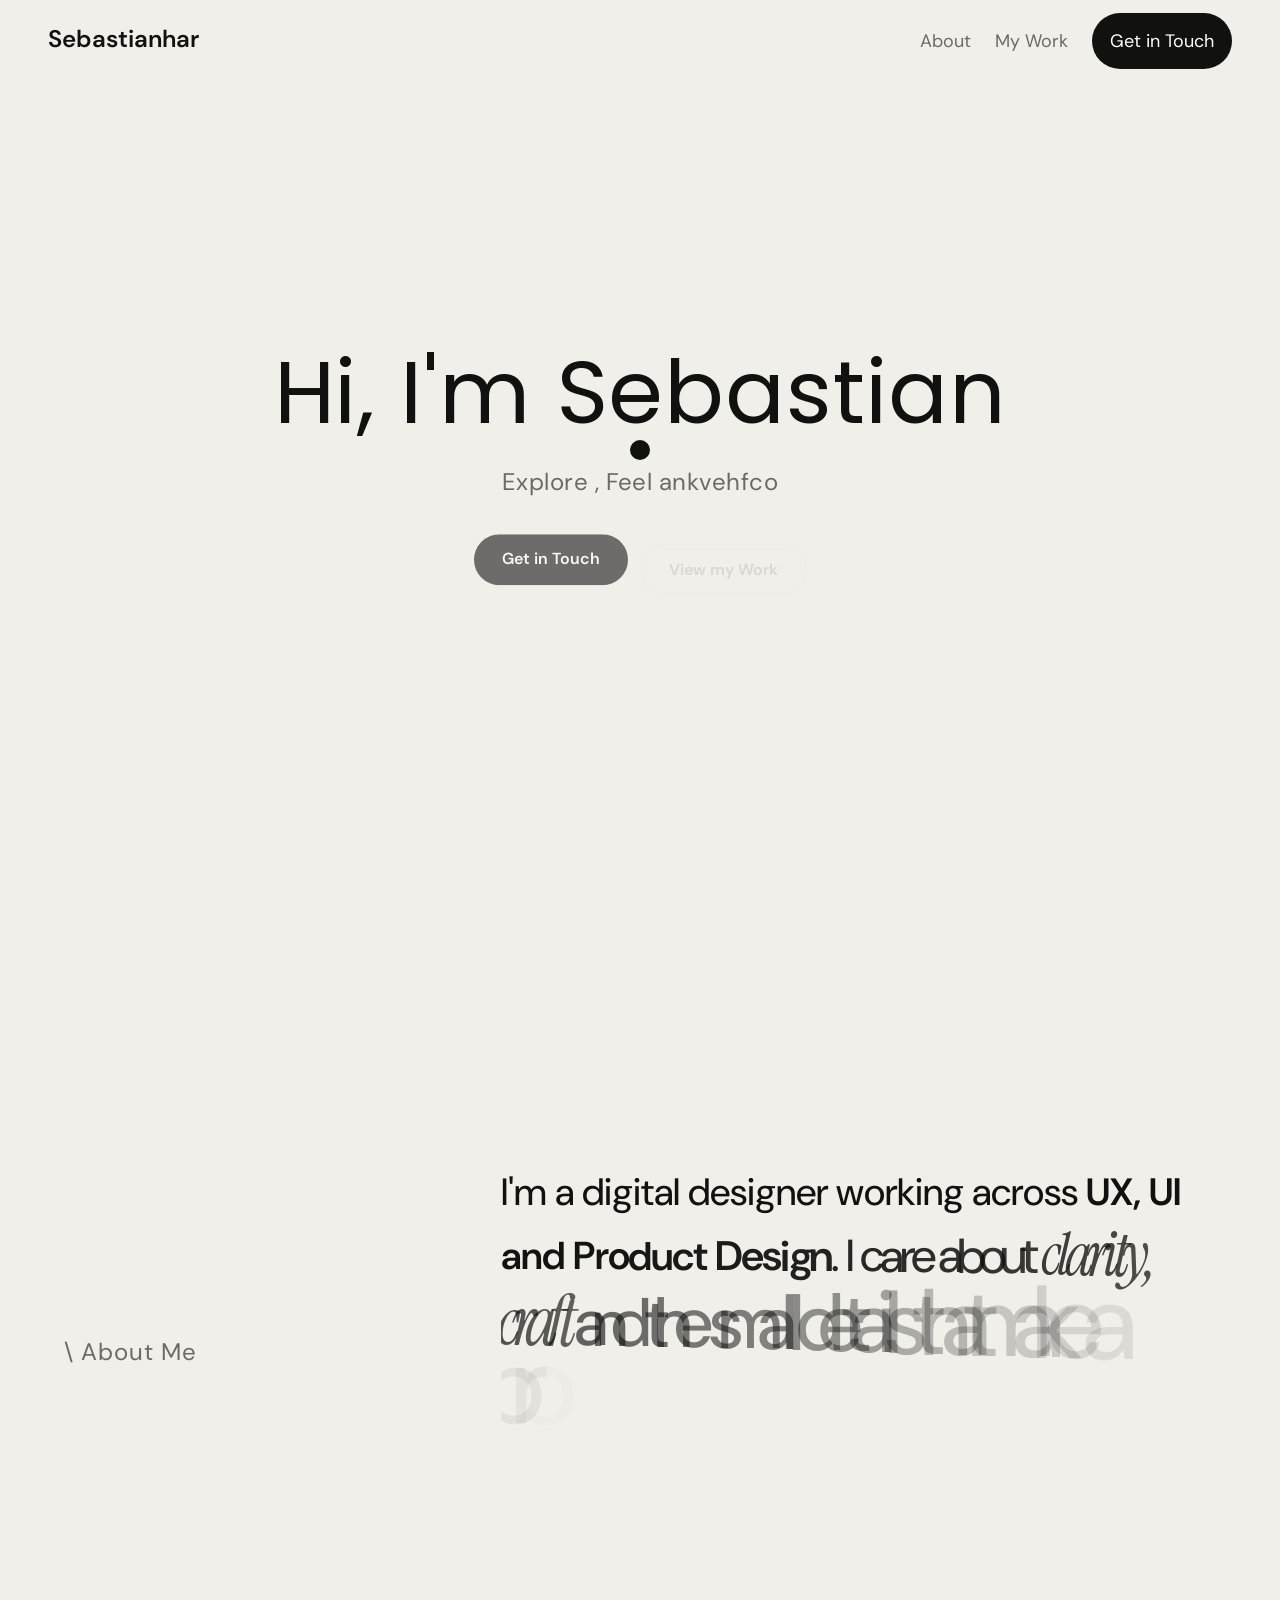
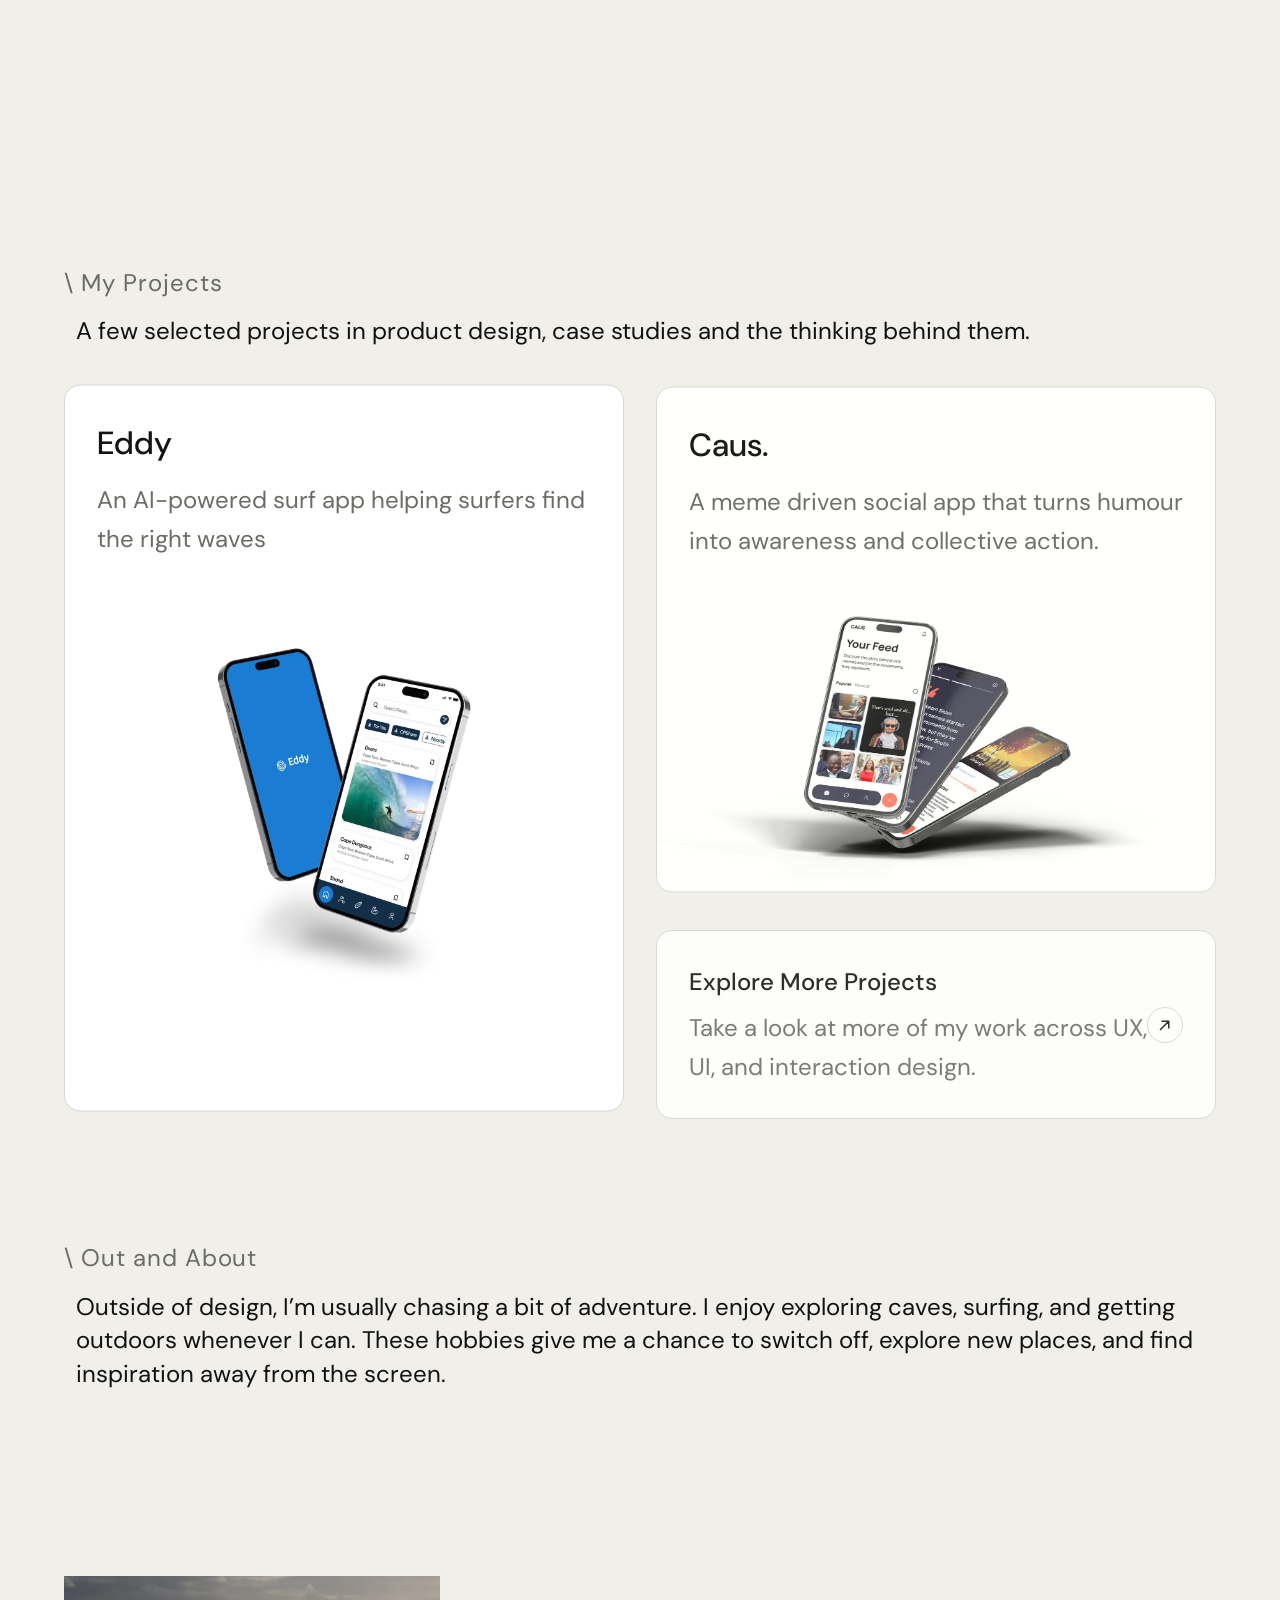
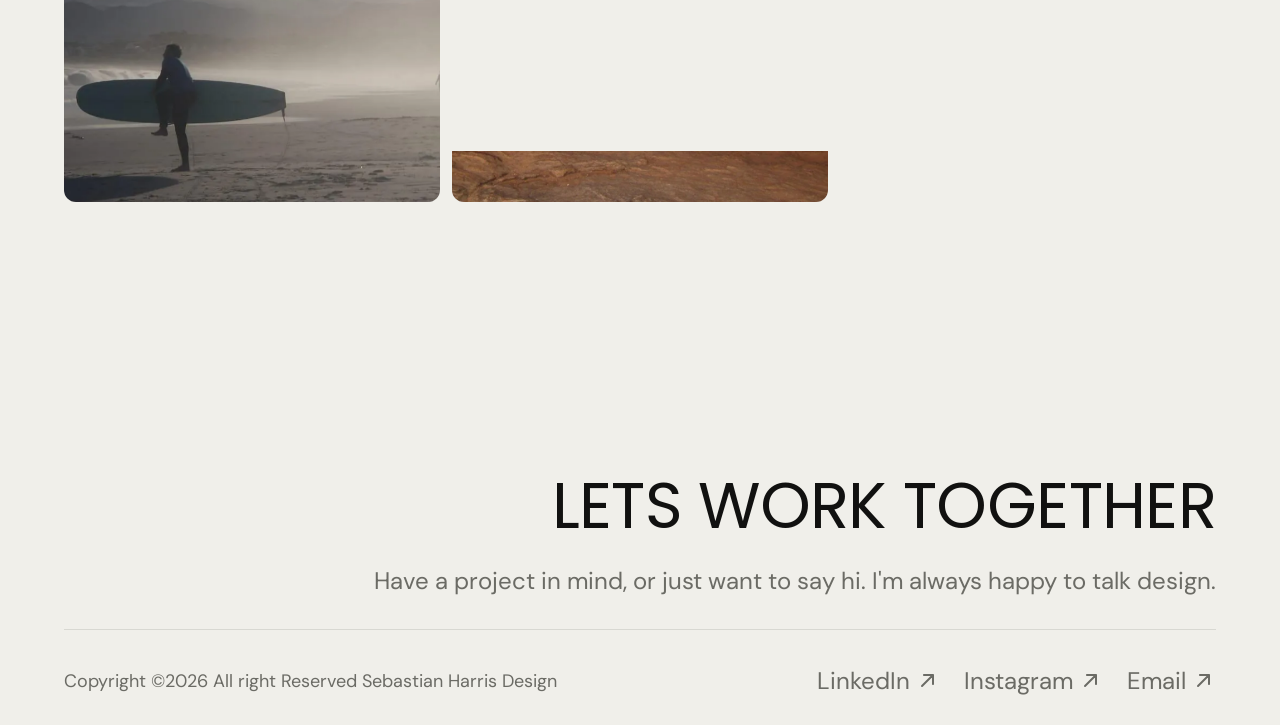
==== commit 0ed9bb94: "fix the nav for the foorter for linkin" ====
--- a/index.html
+++ b/index.html
@@ -206,7 +206,7 @@
 <div class="footer-bottom">
     <p class="footer-copy">Copyright ©2026 All right Reserved Sebastian Harris Design</p>
         <ul class="footer-links">
-            <li><a href="www.linkedin.com/in/sebastian-harris-9599502b4" target="_blank" rel="noopener noreferrer">LinkedIn <span class="icon-arrow" aria-hidden="true"></span><span class="sr-only"> (opens in a new tab)</span></a></li>
+            <li><a href="https://www.linkedin.com/in/sebastian-harris-9599502b4/" target="_blank" rel="noopener noreferrer">LinkedIn <span class="icon-arrow" aria-hidden="true"></span><span class="sr-only"> (opens in a new tab)</span></a></li>
             <li><a href="#" target="_blank" rel="noopener noreferrer">Instagram <span class="icon-arrow" aria-hidden="true"></span><span class="sr-only"> (opens in a new tab)</span></a></li>
             <li><a href="mailto:sebastianhar85@gmail.com">Email <span class="icon-arrow" aria-hidden="true"></span></a></li>
         </ul>
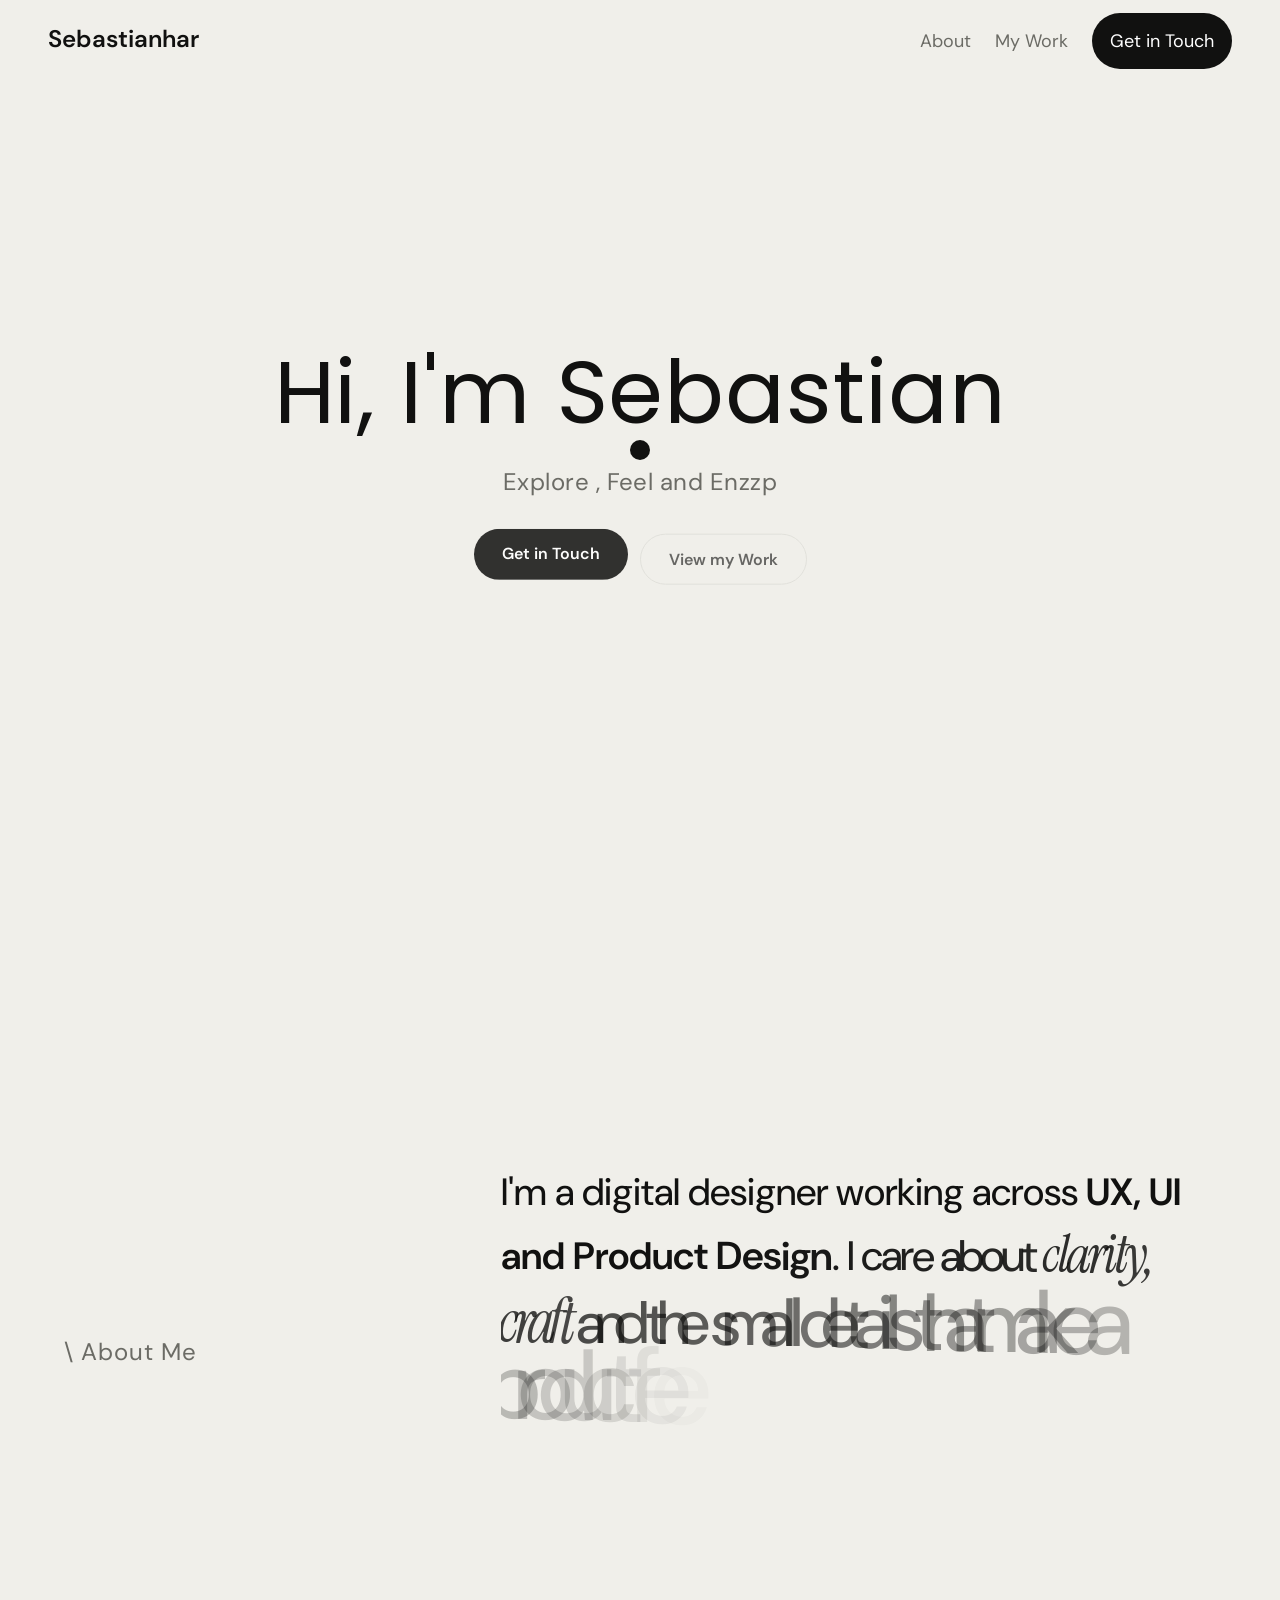
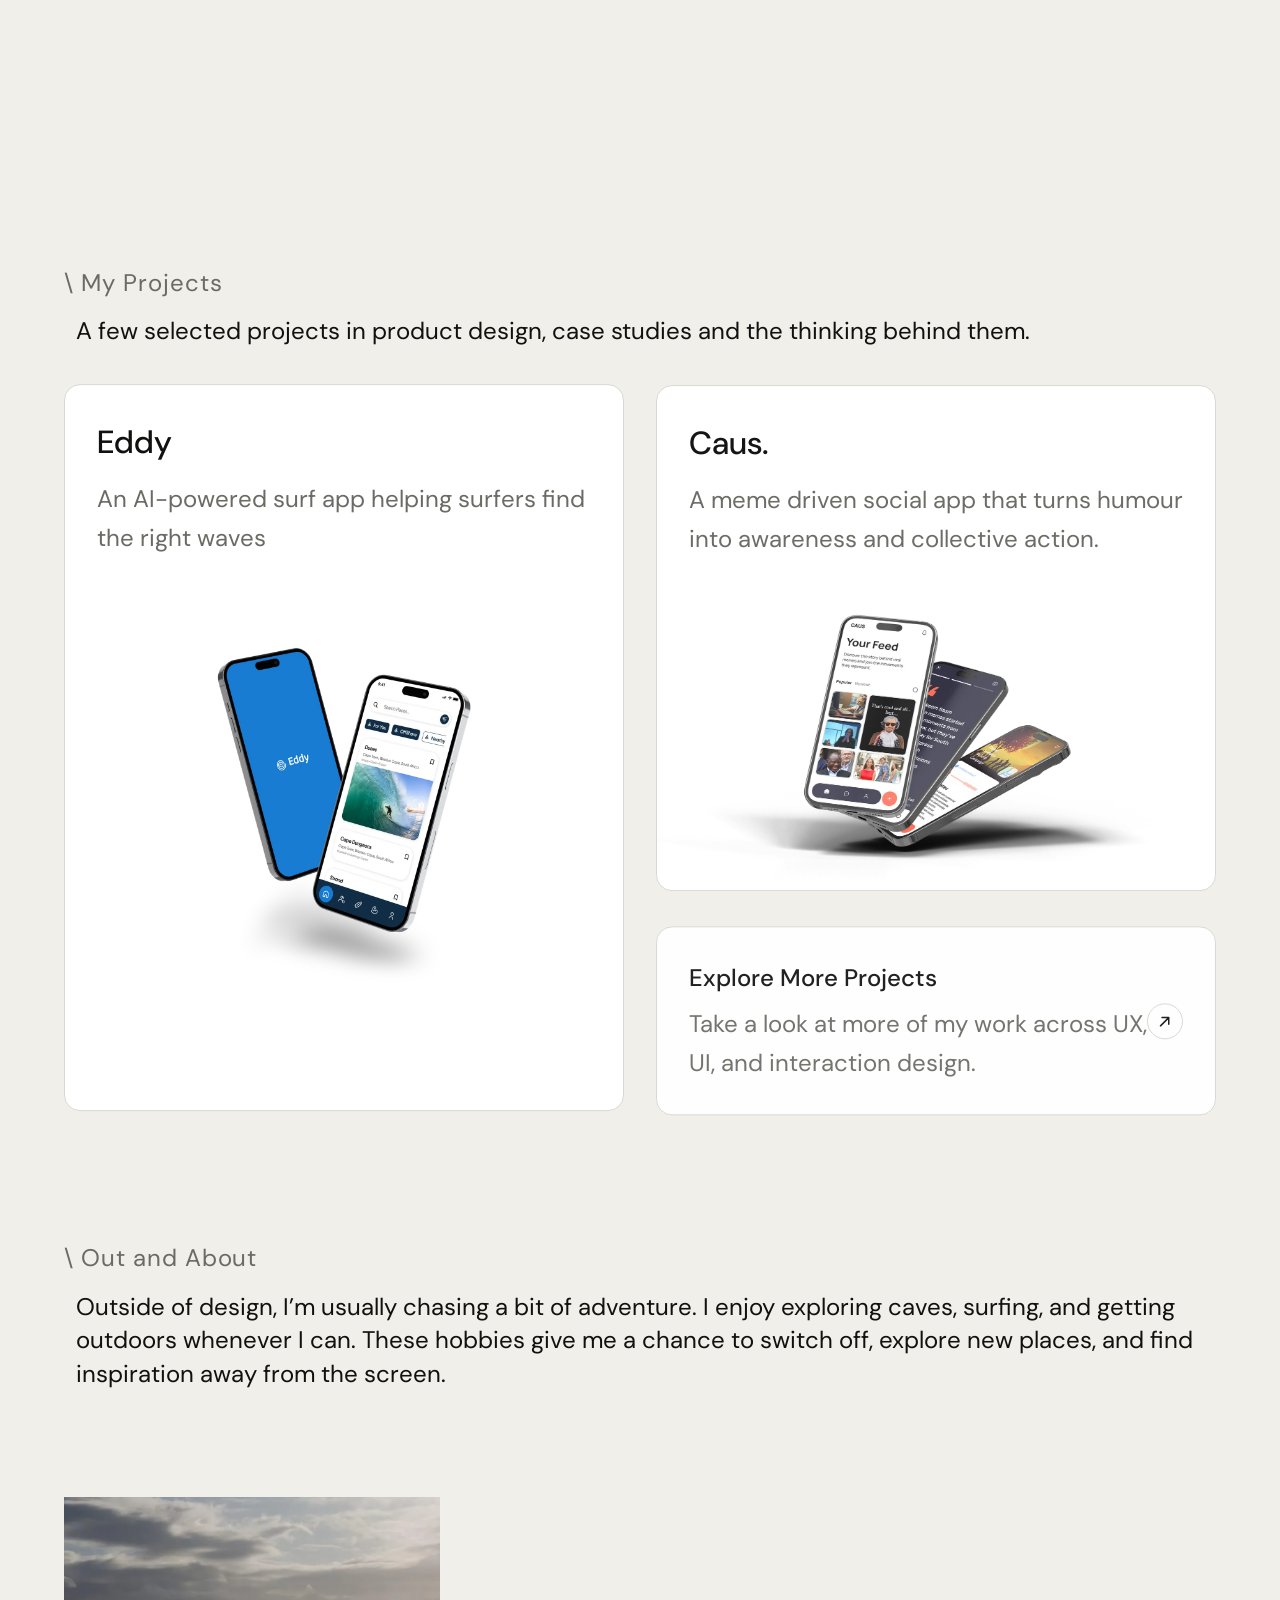
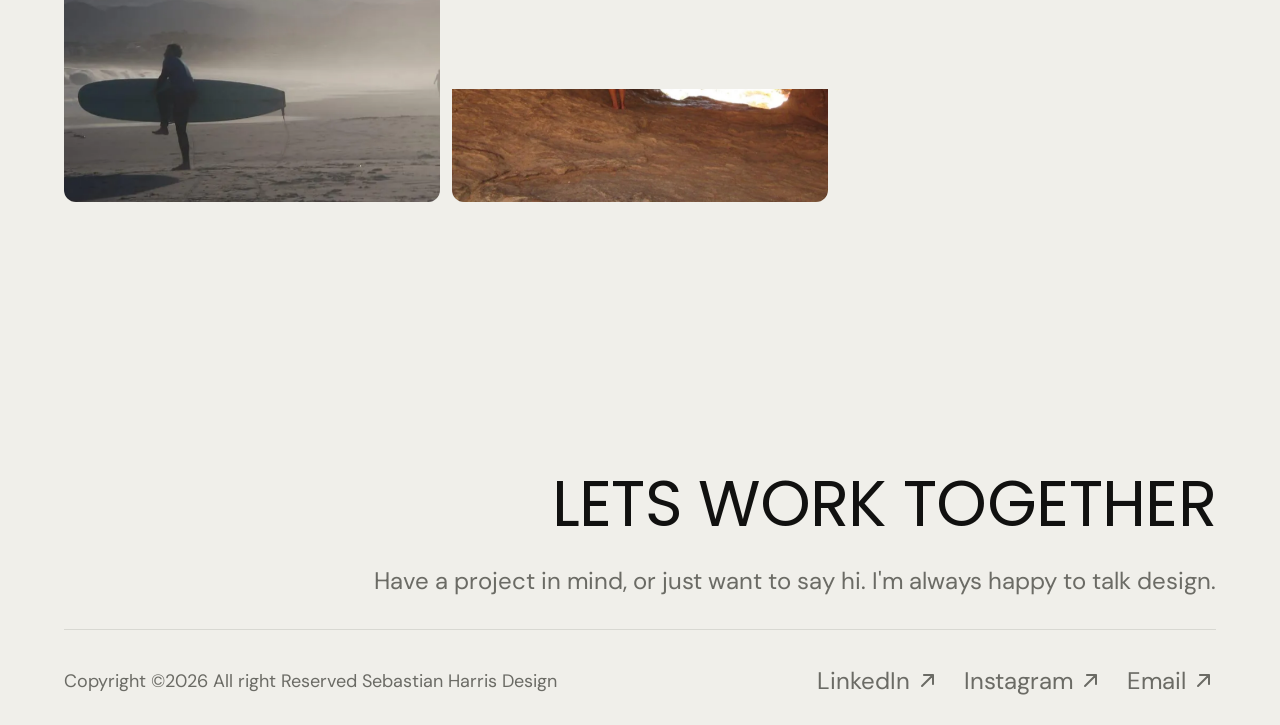
==== commit 4aa2392b: "Add Google Tag Manager script to multiple project pages for enhanced tracking" ====
--- a/index.html
+++ b/index.html
@@ -63,25 +63,33 @@
             "Prototyping",
             "Interaction design",
             "Web design"
-          ],
-          "sameAs": [
+        ],
+        "sameAs": [
             "https://www.linkedin.com/in/sebastian-harris-9599502b4/"
-          ]
+            ]
         },
-        {
-          "@type": "WebSite",
-          "@id": "https://www.sebastianharrisdesign.com/#website",
-          "name": "Sebastian Harris Design",
-          "url": "https://www.sebastianharrisdesign.com/",
-          "inLanguage": "en",
-          "publisher": {
-            "@id": "https://www.sebastianharrisdesign.com/#person"
-          }
+    {
+        "@type": "WebSite",
+        "@id": "https://www.sebastianharrisdesign.com/#website",
+        "name": "Sebastian Harris Design",
+        "url": "https://www.sebastianharrisdesign.com/",
+        "inLanguage": "en",
+        "publisher": {
+        "@id": "https://www.sebastianharrisdesign.com/#person"
         }
-      ]
+    }
+]
     }
     </script>
 </head>
+<!-- Google Tag Manager -->
+<script async src="https://www.googletagmanager.com/gtm.js?id=GTM-TXHCQFR4"></script>
+<script>
+    window.dataLayer = window.dataLayer || [];
+    function gtag(){dataLayer.push(arguments);}
+    gtag('js', new Date());
+</script>
+
 <body>
 <a class="skip-link" href="#main">Skip to content</a>
 
